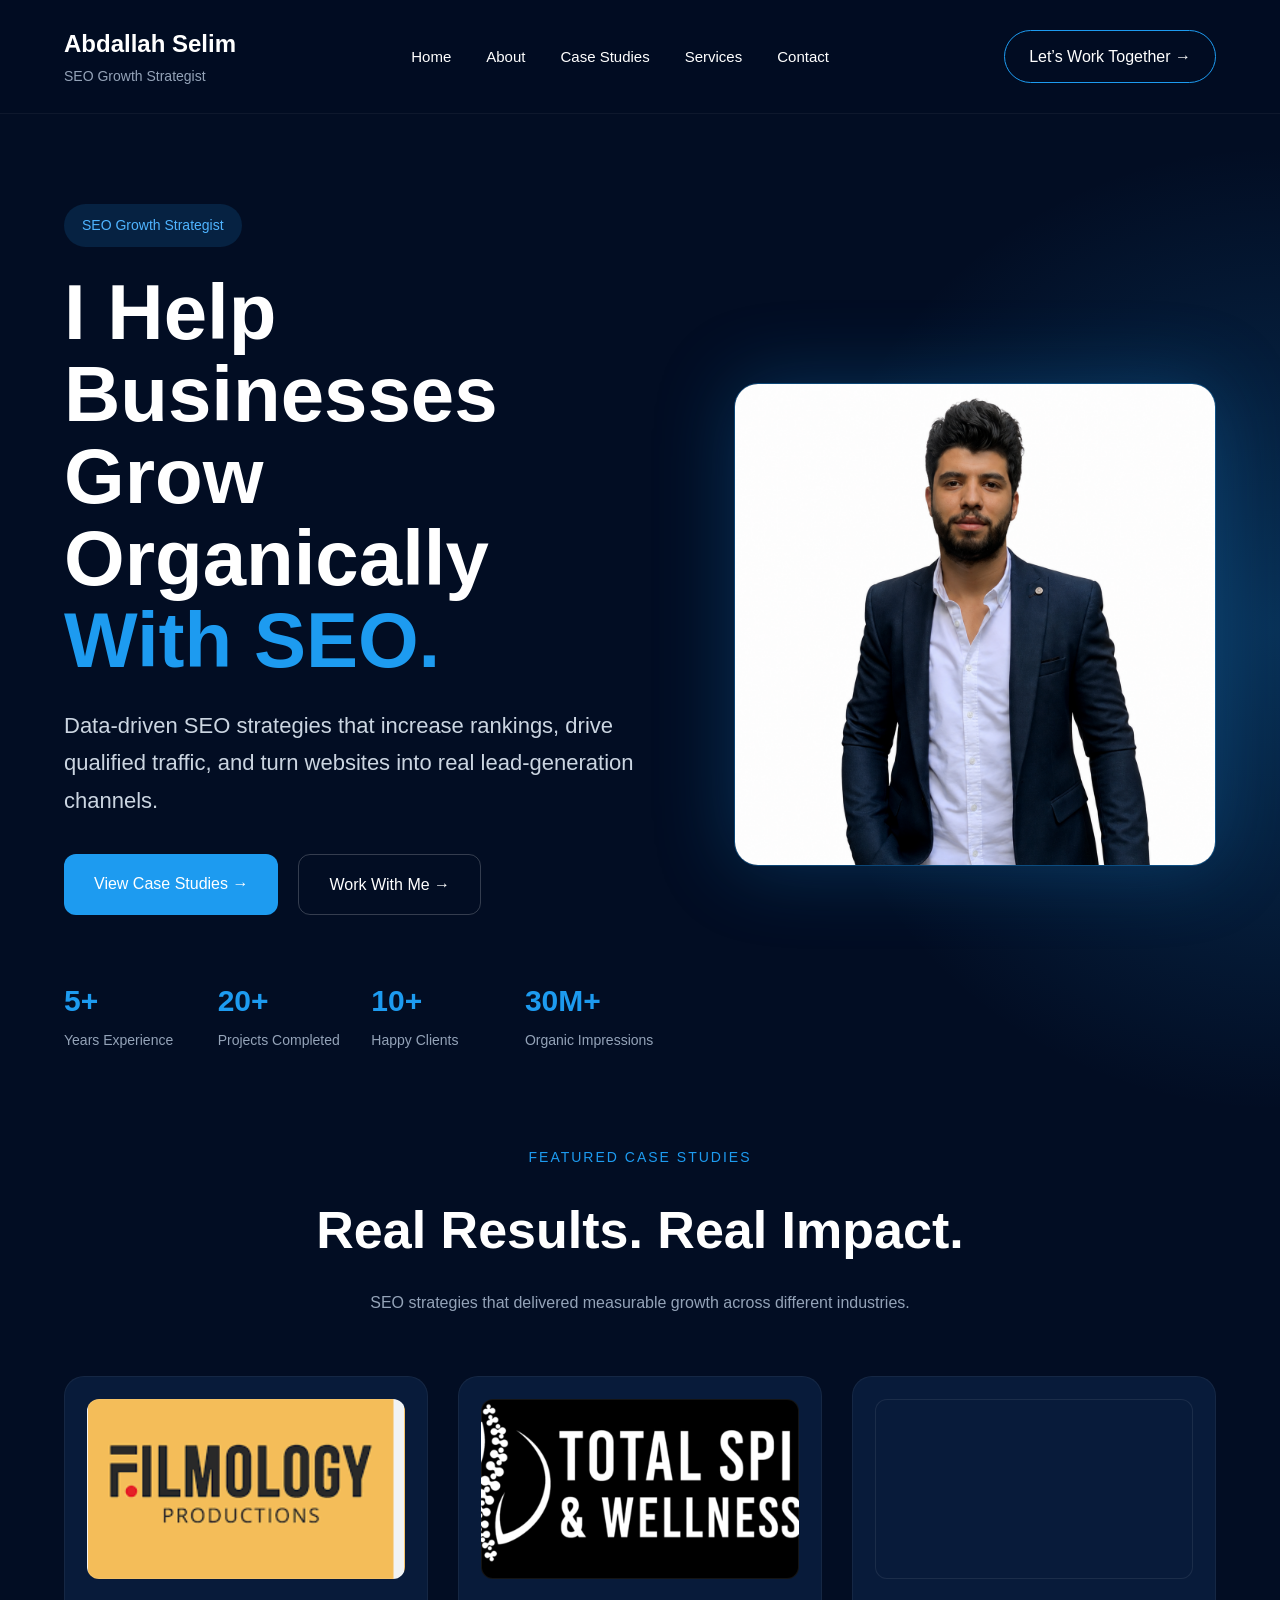
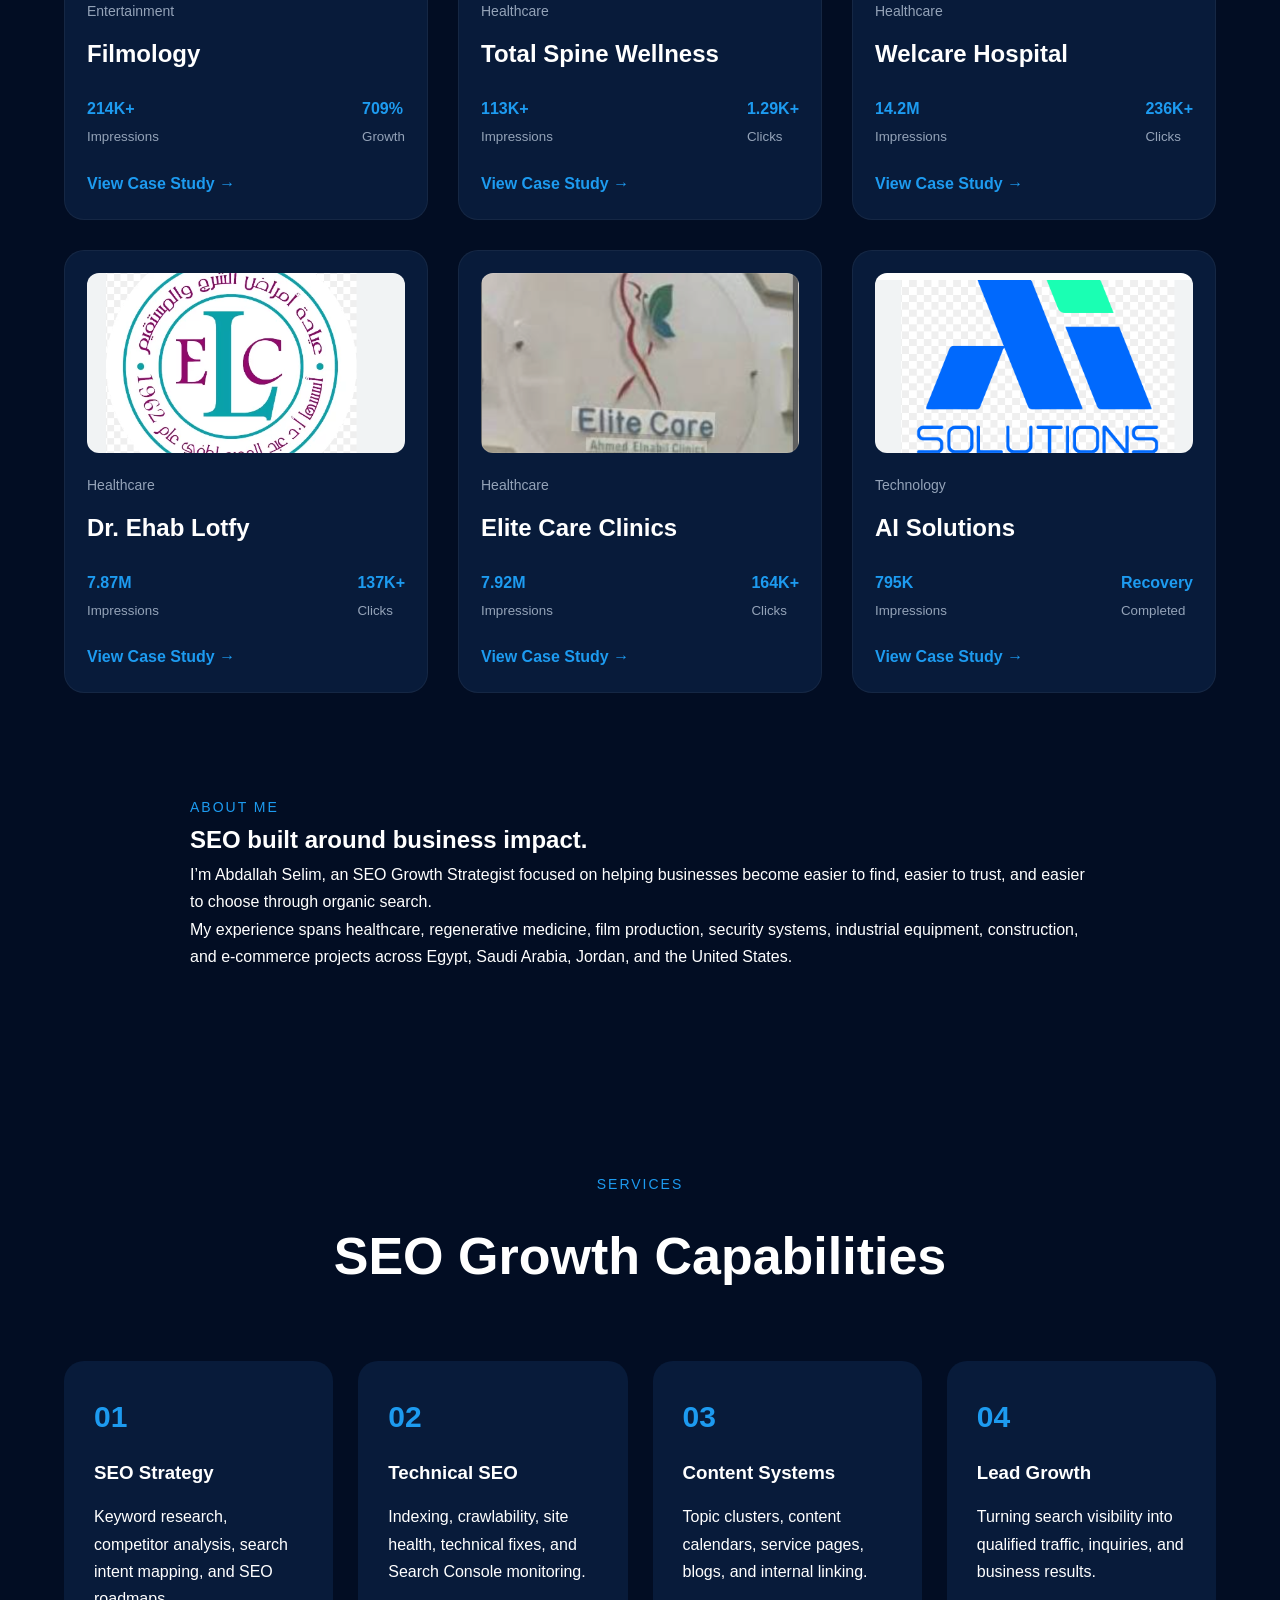
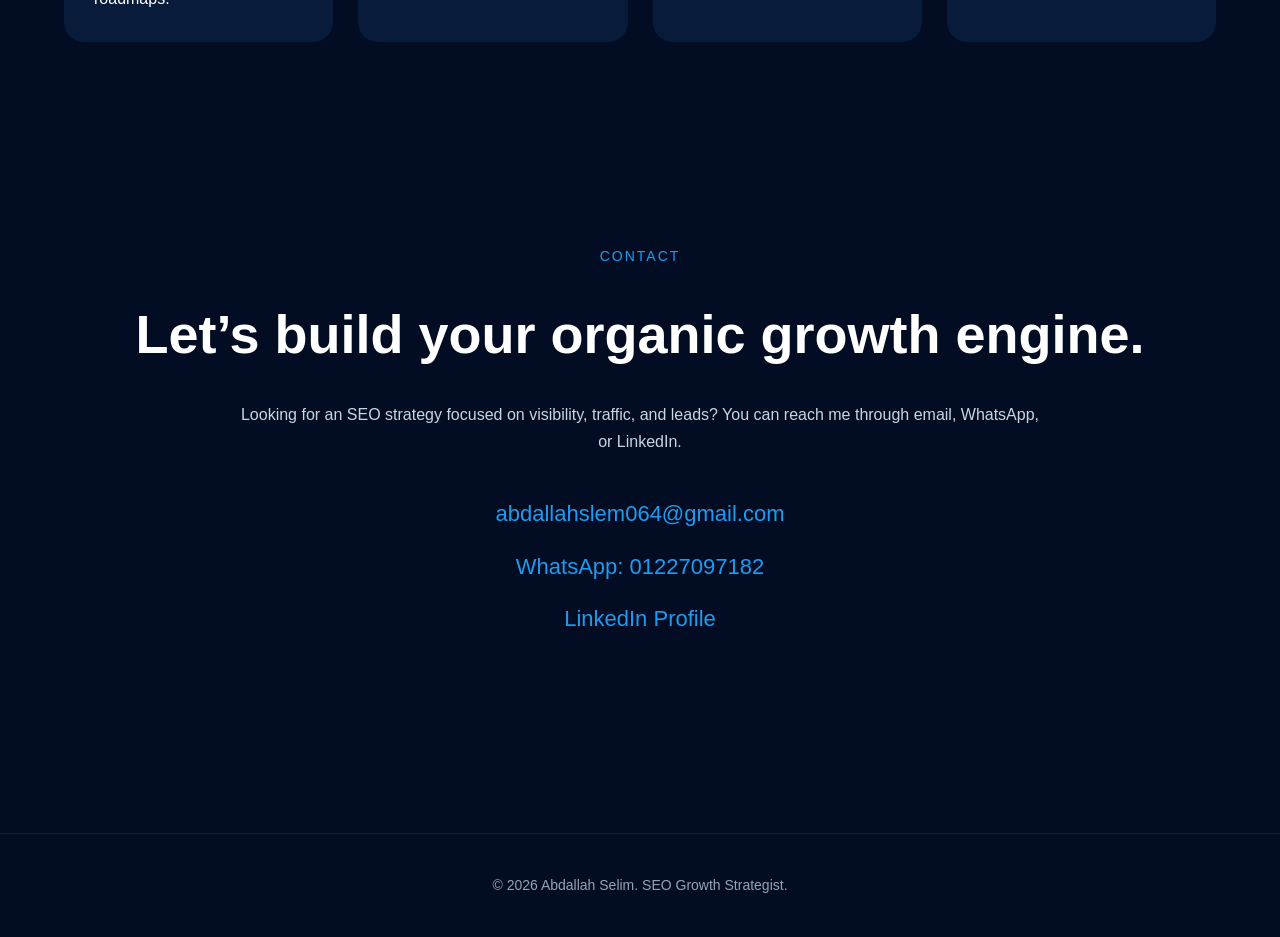
==== index.html @ 6ebfedf2 "Portfolio Website" ====
<!DOCTYPE html>
<html lang="en">

<head>
    <meta charset="UTF-8">
    <meta name="viewport" content="width=device-width, initial-scale=1.0">
    <title>Abdallah Selim | SEO Growth Strategist</title>
    <meta name="description" content="SEO Growth Strategist helping businesses grow organic traffic, rankings, and qualified leads through SEO strategy, content systems, and technical optimization.">
    <link rel="stylesheet" href="css/style.css">
</head>

<body>

<header class="main-header">
    <div class="container header-inner">
        <a href="index.html" class="brand">
            <strong>Abdallah Selim</strong>
            <span>SEO Growth Strategist</span>
        </a>

        <nav class="main-nav">
            <a href="#home">Home</a>
            <a href="#about">About</a>
            <a href="#case-studies">Case Studies</a>
            <a href="#services">Services</a>
            <a href="#contact">Contact</a>
        </nav>

        <a href="#contact" class="header-cta">Let’s Work Together →</a>
    </div>
</header>

<main>

<section class="new-hero" id="home">
    <div class="container hero-layout">

        <div class="hero-copy">
            <span class="hero-pill">SEO Growth Strategist</span>

            <h1>
                I Help Businesses Grow Organically <span>With SEO.</span>
            </h1>

            <p>
                Data-driven SEO strategies that increase rankings, drive qualified traffic,
                and turn websites into real lead-generation channels.
            </p>

            <div class="hero-actions">
                <a href="#case-studies" class="btn-primary">View Case Studies →</a>
                <a href="#contact" class="btn-secondary">Work With Me →</a>
            </div>

            <div class="hero-stats">
                <div>
                    <strong>5+</strong>
                    <span>Years Experience</span>
                </div>

                <div>
                    <strong>20+</strong>
                    <span>Projects Completed</span>
                </div>

                <div>
                    <strong>10+</strong>
                    <span>Happy Clients</span>
                </div>

                <div>
                    <strong>30M+</strong>
                    <span>Organic Impressions</span>
                </div>
            </div>
        </div>

        <div class="hero-image-wrap">
            <img src="assets/images/abdallah-selim.jpg" alt="Abdallah Selim" class="new-hero-image">
        </div>

    </div>
</section>

<section class="case-preview" id="case-studies">
    <div class="container">

        <div class="section-heading">
            <span class="section-label">Featured Case Studies</span>
            <h2>Real Results. Real Impact.</h2>
            <p>SEO strategies that delivered measurable growth across different industries.</p>
        </div>

        <div class="portfolio-card-grid">

            <article class="portfolio-card">
                <div class="card-image placeholder filmology-card"></div>
                <span>Entertainment</span>
                <h3>Filmology</h3>
                <div class="card-metrics">
                    <div><strong>214K+</strong><small>Impressions</small></div>
                    <div><strong>709%</strong><small>Growth</small></div>
                </div>
                <a href="case-studies/filmology.html">View Case Study →</a>
            </article>

            <article class="portfolio-card">
                <div class="card-image placeholder total-card"></div>
                <span>Healthcare</span>
                <h3>Total Spine Wellness</h3>
                <div class="card-metrics">
                    <div><strong>113K+</strong><small>Impressions</small></div>
                    <div><strong>1.29K+</strong><small>Clicks</small></div>
                </div>
                <a href="case-studies/total-spine.html">View Case Study →</a>
            </article>

            <article class="portfolio-card">
                <div class="card-image placeholder welcare-card"></div>
                <span>Healthcare</span>
                <h3>Welcare Hospital</h3>
                <div class="card-metrics">
                    <div><strong>14.2M</strong><small>Impressions</small></div>
                    <div><strong>236K+</strong><small>Clicks</small></div>
                </div>
                <a href="case-studies/welcare.html">View Case Study →</a>
            </article>

            <article class="portfolio-card">
                <div class="card-image placeholder dr-card"></div>
                <span>Healthcare</span>
                <h3>Dr. Ehab Lotfy</h3>
                <div class="card-metrics">
                    <div><strong>7.87M</strong><small>Impressions</small></div>
                    <div><strong>137K+</strong><small>Clicks</small></div>
                </div>
                <a href="case-studies/dr-ehab.html">View Case Study →</a>
            </article>

            <article class="portfolio-card">
                <div class="card-image placeholder elite-card"></div>
                <span>Healthcare</span>
                <h3>Elite Care Clinics</h3>
                <div class="card-metrics">
                    <div><strong>7.92M</strong><small>Impressions</small></div>
                    <div><strong>164K+</strong><small>Clicks</small></div>
                </div>
                <a href="case-studies/elite-care.html">View Case Study →</a>
            </article>

            <article class="portfolio-card">
                <div class="card-image placeholder ai-card"></div>
                <span>Technology</span>
                <h3>AI Solutions</h3>
                <div class="card-metrics">
                    <div><strong>795K</strong><small>Impressions</small></div>
                    <div><strong>Recovery</strong><small>Completed</small></div>
                </div>
                <a href="case-studies/ai-solutions.html">View Case Study →</a>
            </article>

        </div>

    </div>
</section>

<section class="section about-section" id="about">
    <div class="container narrow">
        <span class="section-label">About Me</span>
        <h2>SEO built around business impact.</h2>
        <p>
            I’m Abdallah Selim, an SEO Growth Strategist focused on helping businesses become easier to find,
            easier to trust, and easier to choose through organic search.
        </p>
        <p>
            My experience spans healthcare, regenerative medicine, film production, security systems,
            industrial equipment, construction, and e-commerce projects across Egypt, Saudi Arabia,
            Jordan, and the United States.
        </p>
    </div>
</section>

<section class="section process-section" id="services">
    <div class="container">

        <div class="section-heading">
            <span class="section-label">Services</span>
            <h2>SEO Growth Capabilities</h2>
        </div>

        <div class="process-grid">

            <div class="process-card">
                <span>01</span>
                <h3>SEO Strategy</h3>
                <p>Keyword research, competitor analysis, search intent mapping, and SEO roadmaps.</p>
            </div>

            <div class="process-card">
                <span>02</span>
                <h3>Technical SEO</h3>
                <p>Indexing, crawlability, site health, technical fixes, and Search Console monitoring.</p>
            </div>

            <div class="process-card">
                <span>03</span>
                <h3>Content Systems</h3>
                <p>Topic clusters, content calendars, service pages, blogs, and internal linking.</p>
            </div>

            <div class="process-card">
                <span>04</span>
                <h3>Lead Growth</h3>
                <p>Turning search visibility into qualified traffic, inquiries, and business results.</p>
            </div>

        </div>

    </div>
</section>

<section class="section contact-section" id="contact">
    <div class="container contact-box">

        <span class="section-label">Contact</span>
        <h2>Let’s build your organic growth engine.</h2>

        <p>
            Looking for an SEO strategy focused on visibility, traffic, and leads?
            You can reach me through email, WhatsApp, or LinkedIn.
        </p>

        <div class="contact-links">
            <a href="mailto:abdallahslem064@gmail.com">abdallahslem064@gmail.com</a>
            <a href="https://wa.me/201227097182" target="_blank">WhatsApp: 01227097182</a>
            <a href="https://www.linkedin.com/in/abdallah-sleem-b29435250" target="_blank">LinkedIn Profile</a>
        </div>

    </div>
</section>

</main>
<footer class="footer">
    <div class="container">
        <p>© 2026 Abdallah Selim. SEO Growth Strategist.</p>
    </div>
</footer>
</body>
</html>
---- css/style.css ----
*{
    margin:0;
    padding:0;
    box-sizing:border-box;
}

html{
    scroll-behavior:smooth;
}

body{
    background:#020d23;
    color:#fff;
    font-family:Inter,Arial,sans-serif;
    line-height:1.7;
}

a{
    text-decoration:none;
}

.container{
    width:90%;
    max-width:1400px;
    margin:auto;
}

.narrow{
    max-width:900px;
}

.section{
    padding:100px 0;
}

/* HEADER */

.main-header{
    position:sticky;
    top:0;
    z-index:999;
    background:rgba(2,13,35,.95);
    backdrop-filter:blur(10px);
    border-bottom:1px solid rgba(255,255,255,.05);
}

.header-inner{
    display:flex;
    align-items:center;
    justify-content:space-between;
    padding:24px 0;
}

.brand{
    display:flex;
    flex-direction:column;
    color:#fff;
}

.brand strong{
    font-size:24px;
}

.brand span{
    font-size:14px;
    color:#94a3b8;
}

.main-nav{
    display:flex;
    gap:35px;
}

.main-nav a{
    color:#fff;
    font-size:15px;
}

.header-cta{
    border:1px solid #1d9bf0;
    padding:12px 24px;
    border-radius:50px;
    color:#fff;
}

/* HERO */

.new-hero{
    padding:90px 0;
    background:
    radial-gradient(circle at right center,
    rgba(29,155,240,.25),
    transparent 35%);
}

.hero-layout{
    display:grid;
    grid-template-columns:1.1fr .9fr;
    align-items:center;
    gap:80px;
}

.hero-pill{
    display:inline-block;
    background:rgba(29,155,240,.15);
    color:#4fb4ff;
    padding:10px 18px;
    border-radius:50px;
    margin-bottom:25px;
    font-size:14px;
}

.hero-copy h1{
    font-size:78px;
    line-height:1.05;
    margin-bottom:25px;
    font-weight:800;
}

.hero-copy h1 span{
    color:#1d9bf0;
}

.hero-copy p{
    font-size:22px;
    color:#cbd5e1;
    max-width:650px;
}

.hero-actions{
    display:flex;
    gap:20px;
    margin-top:35px;
}

.btn-primary{
    background:#1d9bf0;
    color:#fff;
    padding:16px 30px;
    border-radius:12px;
}

.btn-secondary{
    border:1px solid rgba(255,255,255,.2);
    color:#fff;
    padding:16px 30px;
    border-radius:12px;
}

.hero-stats{
    display:grid;
    grid-template-columns:repeat(4,1fr);
    gap:25px;
    margin-top:60px;
}

.hero-stats strong{
    display:block;
    color:#1d9bf0;
    font-size:30px;
}

.hero-stats span{
    color:#94a3b8;
    font-size:14px;
}

.hero-image-wrap{
    text-align:center;
}

.new-hero-image{
    width:100%;
    max-width:520px;
    border-radius:24px;
    border:1px solid rgba(29,155,240,.4);
    box-shadow:0 0 80px rgba(29,155,240,.25);
}

/* SECTION */

.section-heading{
    text-align:center;
    margin-bottom:60px;
}

.section-label{
    color:#1d9bf0;
    text-transform:uppercase;
    letter-spacing:2px;
    font-size:14px;
}

.section-heading h2{
    font-size:52px;
    margin:15px 0;
}

.section-heading p{
    color:#94a3b8;
}

/* CASE STUDIES */

.portfolio-card-grid{
    display:grid;
    grid-template-columns:repeat(3,1fr);
    gap:30px;
}

.portfolio-card{
    background:#081b3a;
    border-radius:20px;
    padding:22px;
    border:1px solid rgba(255,255,255,.05);
    transition:.3s;
}

.portfolio-card:hover{
    transform:translateY(-6px);
    border-color:#1d9bf0;
}

.card-image{
    height:180px;
    border-radius:12px;
    margin-bottom:18px;
}

.placeholder{
    background:linear-gradient(135deg,#0f274d,#173b72);
}

.portfolio-card span{
    color:#94a3b8;
    font-size:14px;
}

.portfolio-card h3{
    margin:10px 0 20px;
    font-size:24px;
}

.card-metrics{
    display:flex;
    justify-content:space-between;
    margin-bottom:20px;
}

.card-metrics strong{
    display:block;
    color:#1d9bf0;
}

.card-metrics small{
    color:#94a3b8;
}

.portfolio-card a{
    color:#1d9bf0;
    font-weight:600;
}

/* SERVICES */

.process-grid{
    display:grid;
    grid-template-columns:repeat(4,1fr);
    gap:25px;
}

.process-card{
    background:#081b3a;
    padding:30px;
    border-radius:20px;
}

.process-card span{
    color:#1d9bf0;
    font-size:30px;
    font-weight:bold;
}

.process-card h3{
    margin:15px 0;
}

/* CONTACT */

.contact-box{
    text-align:center;
}

.contact-box h2{
    font-size:54px;
    margin:20px 0;
}

.contact-box p{
    max-width:800px;
    margin:auto;
    color:#cbd5e1;
}

.contact-links{
    margin-top:40px;
}

.contact-links a{
    display:block;
    color:#1d9bf0;
    margin:15px 0;
    font-size:22px;
}

/* MOBILE */

@media(max-width:991px){

.hero-layout{
    grid-template-columns:1fr;
}

.hero-copy h1{
    font-size:50px;
}

.hero-stats{
    grid-template-columns:repeat(2,1fr);
}

.portfolio-card-grid{
    grid-template-columns:1fr;
}

.process-grid{
    grid-template-columns:1fr;
}

.main-nav{
    display:none;
}

.contact-box h2{
    font-size:40px;
}

}
/* Case Study Page Fixes */

.case-study-page .section{
    padding:35px 0;
}

.case-study-page .section-label{
    display:inline-block;
    padding:10px 18px;
    background:rgba(29,155,240,.15);
    border:1px solid rgba(29,155,240,.35);
    color:#1d9bf0;
    border-radius:50px;
    font-size:13px;
    font-weight:700;
    letter-spacing:2px;
    margin-bottom:18px;
}

.case-study-page h1{
    line-height:1.15;
}

.case-study-page h2{
    margin-bottom:12px;
}

.case-study-page p{
    margin-bottom:12px;
}

.case-study-page ul{
    margin-top:10px;
    margin-bottom:15px;
}

/* CTA Fix Inside Case Studies */

.case-study-page .case-cta{
    margin-top:45px;
    padding:45px;
    background:#081b3a;
    border:1px solid rgba(29,155,240,.25);
    border-radius:24px;
    text-align:center;
}

.case-study-page .case-cta .btn-primary,
.case-study-page .case-cta .btn-secondary{
    display:inline-block;
    margin:10px;
}
.filmology-card{
    background-image:url("../assets/images/cards/filmology.png");
}

.total-card{
    background-image:url("../assets/images/cards/total-spine.png");
}

.welcare-card{
    background-image:url("../assets/images/cards/welcare.png");
}

.dr-card{
    background-image:url("../assets/images/cards/dr-ehab.png");
}

.elite-card{
    background-image:url("../assets/images/cards/elite-care.png");
}

.ai-card{
    background-image:url("../assets/images/cards/ai-solutions.png");
}

.card-image{
    background-size:cover;
    background-position:center;
    border:1px solid rgba(255,255,255,.08);
}
.footer{
    padding:40px 0;
    text-align:center;
    border-top:1px solid rgba(255,255,255,.08);
    margin-top:80px;
}

.footer p{
    color:#94a3b8;
    font-size:14px;
}
.back-link{
    display:inline-flex;
    align-items:center;
    gap:8px;
    margin-bottom:35px;
    padding:12px 18px;
    background:rgba(29,155,240,.12);
    border:1px solid rgba(29,155,240,.35);
    color:#ffffff;
    font-size:18px;
    font-weight:700;
    border-radius:50px;
    transition:.3s ease;
}

.back-link:hover{
    background:#1d9bf0;
    color:#ffffff;
    transform:translateX(-4px);
}

.services-grid{
    grid-template-columns:repeat(2,1fr);
}

}
.services-grid{
    display:grid;
    grid-template-columns:repeat(4,1fr);
    gap:15px;
    margin-top:25px;
    margin-bottom:30px;
}

.service-box{
    background:#081b3a;
    border:1px solid rgba(29,155,240,.15);
    padding:18px;
    border-radius:14px;
    text-align:center;
    font-weight:600;
}

@media(max-width:991px){
    .services-grid{
        grid-template-columns:repeat(2,1fr);
    }
}
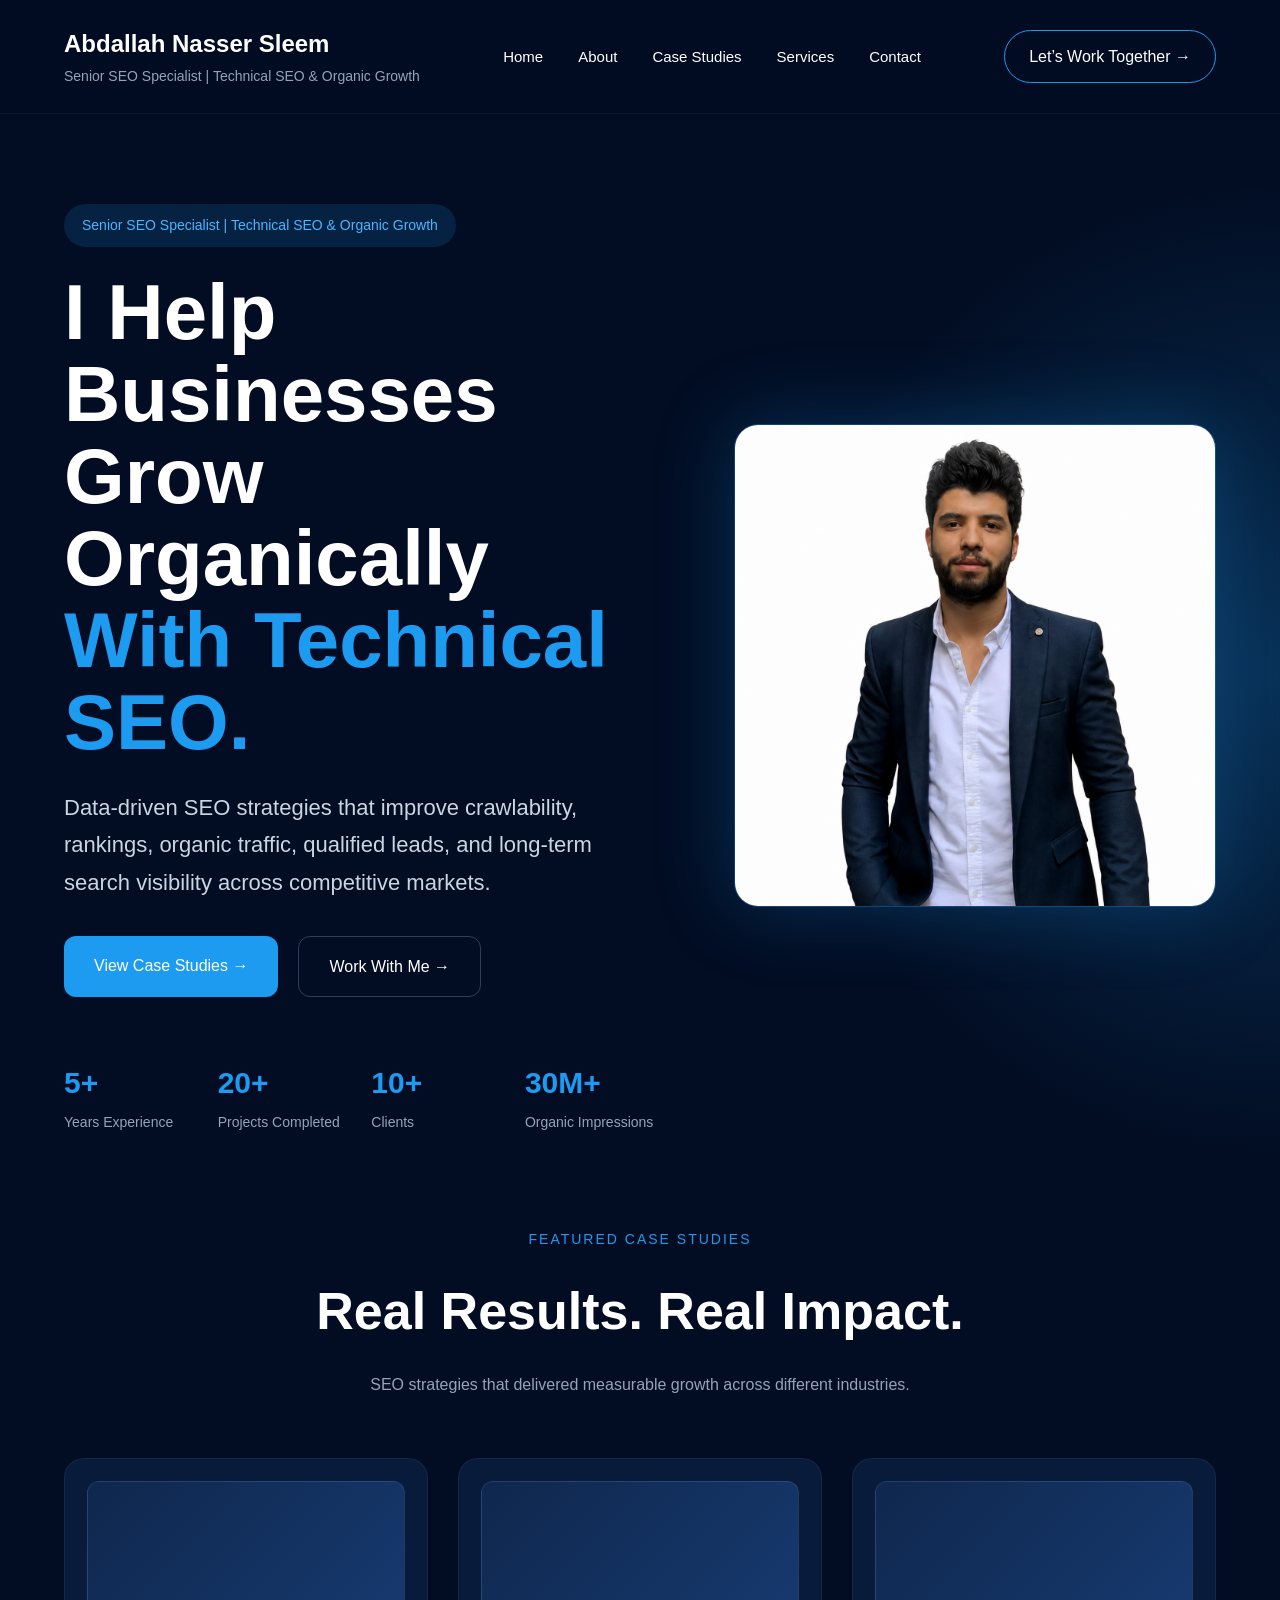
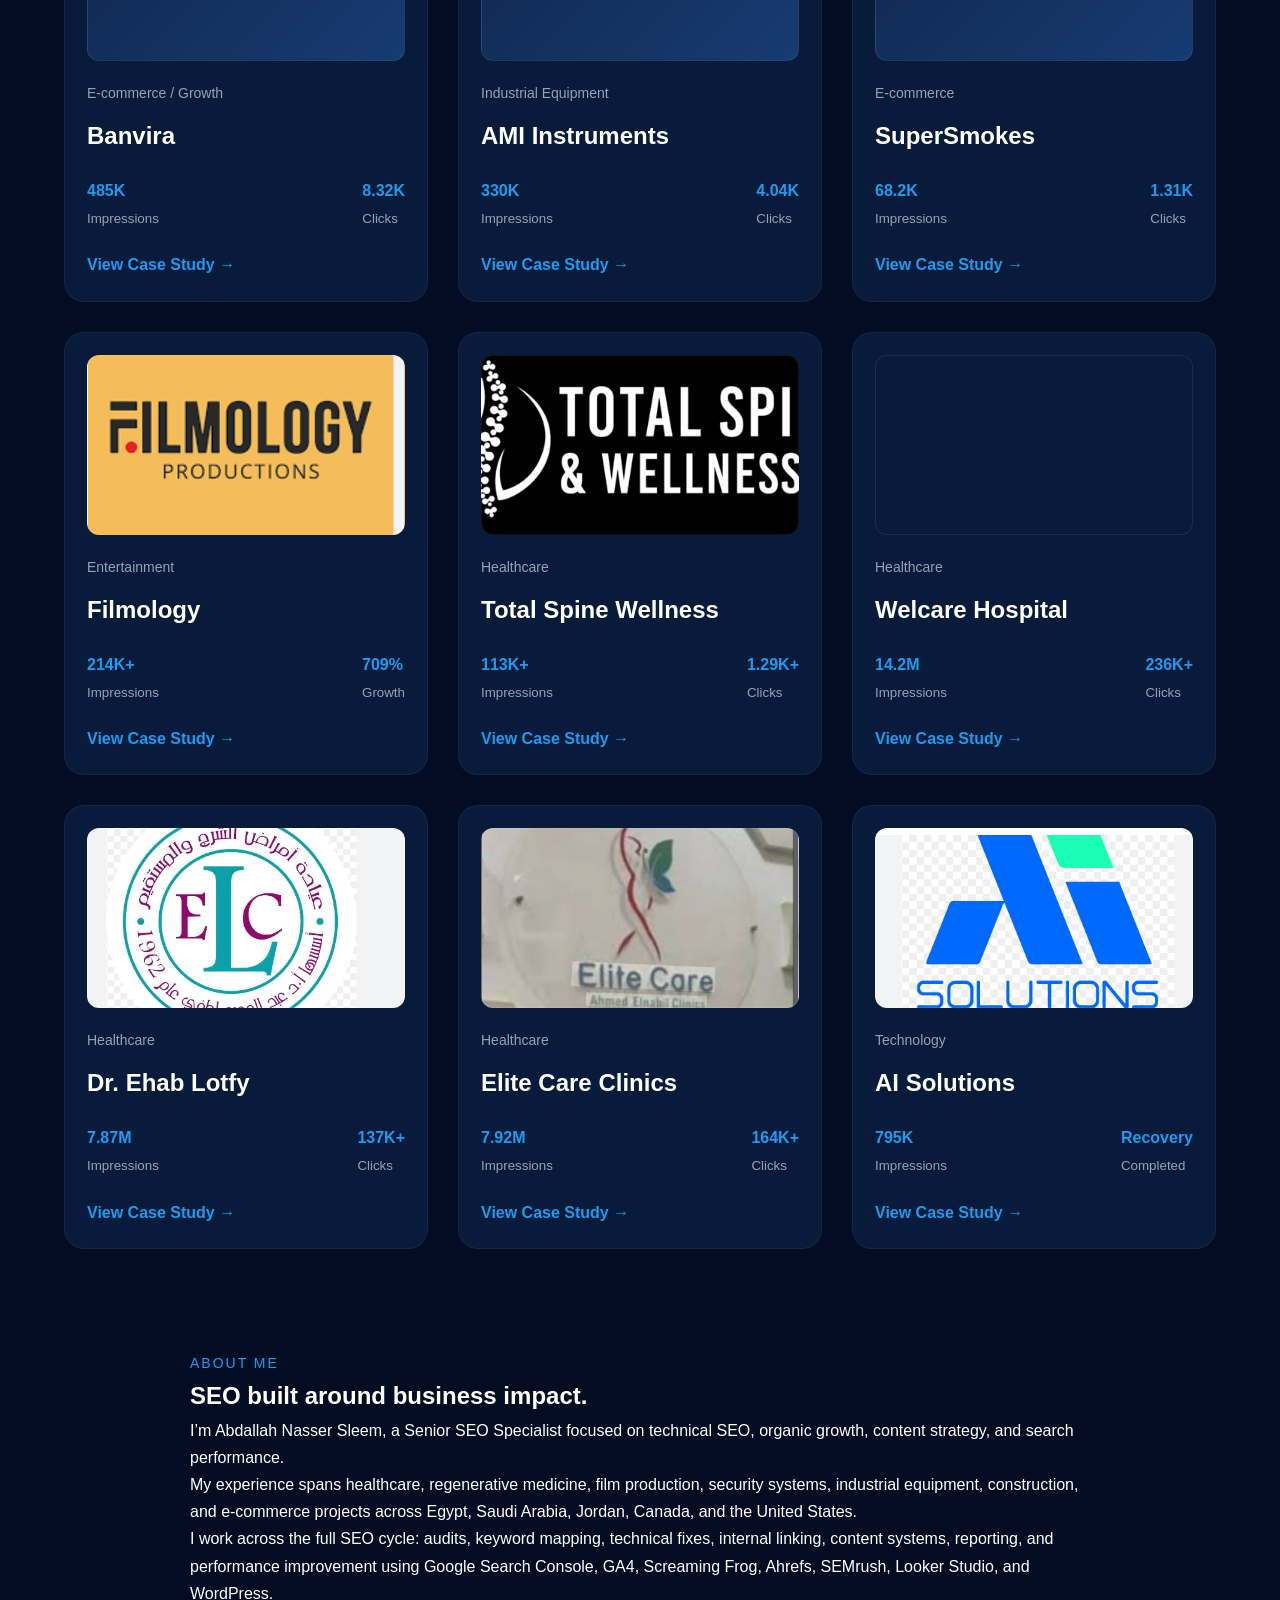
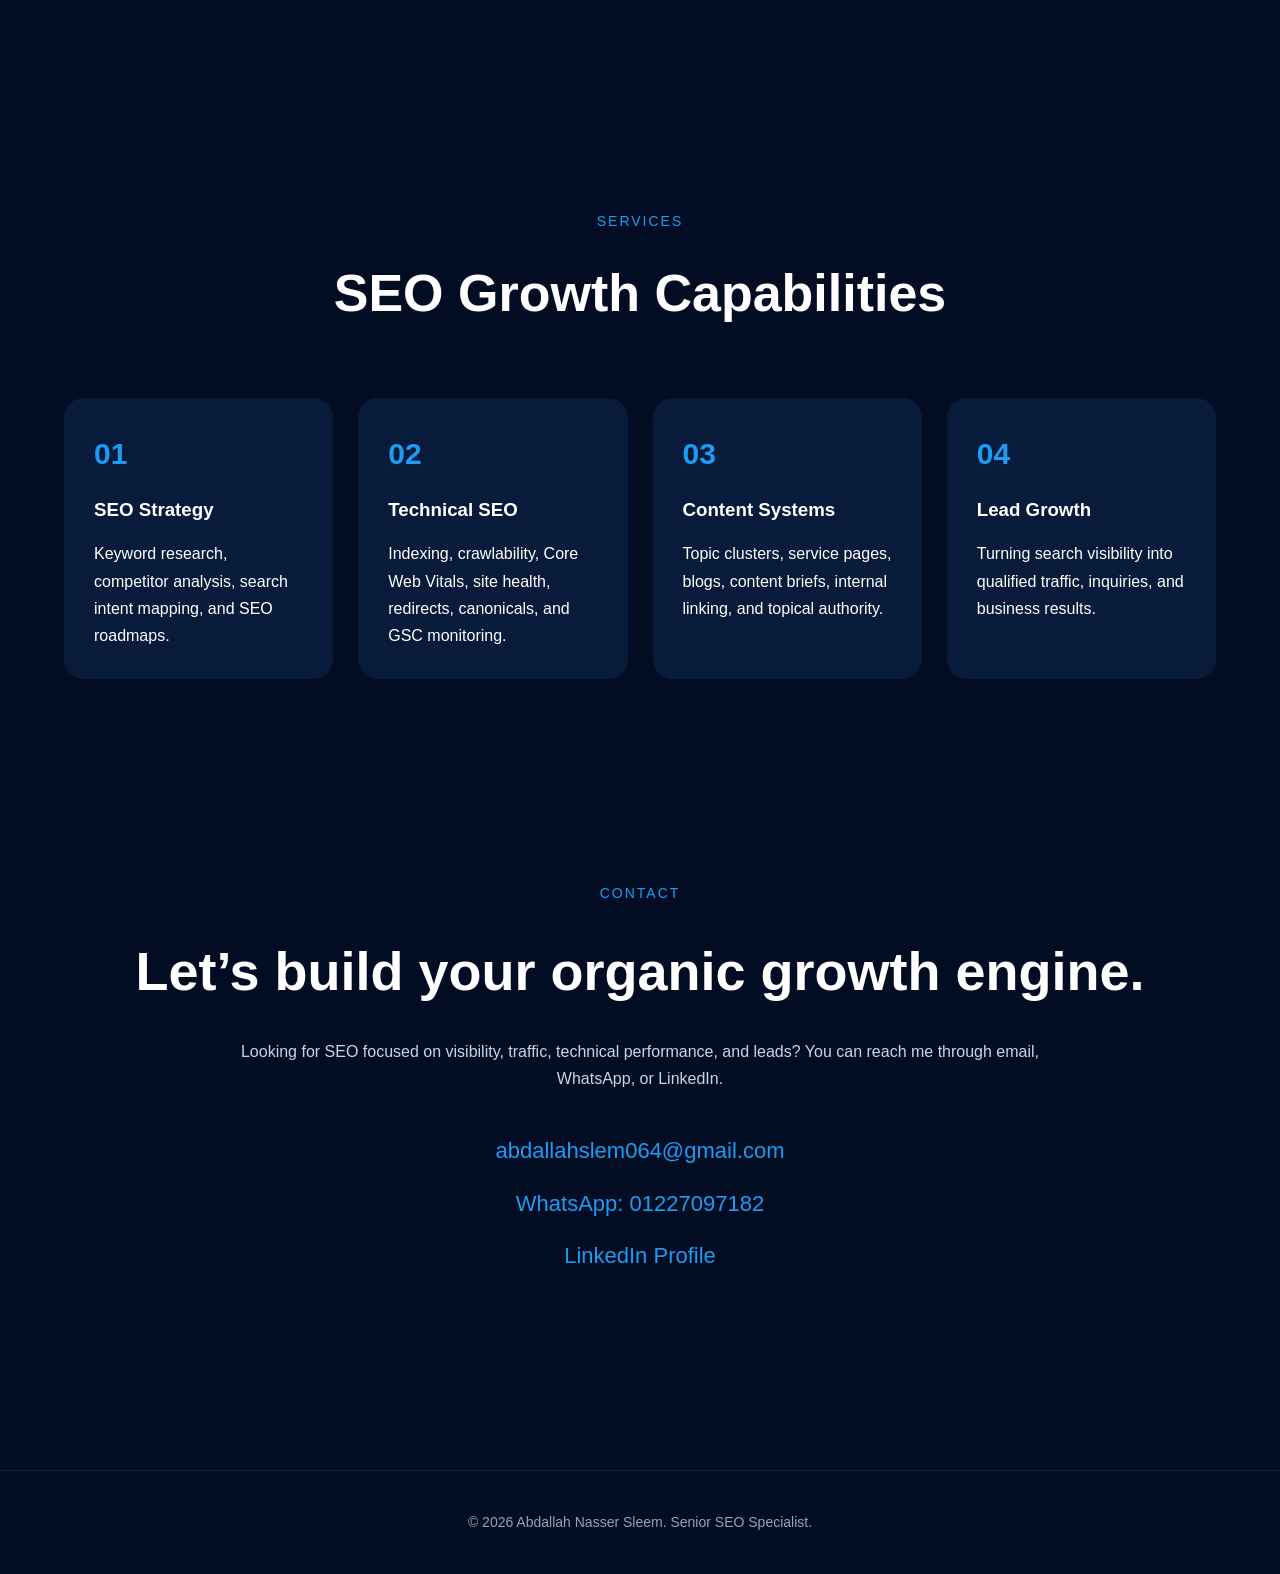
==== commit 5e998d17: "Add files via upload" ====
--- a/index.html
+++ b/index.html
@@ -4,8 +4,8 @@
 <head>
     <meta charset="UTF-8">
     <meta name="viewport" content="width=device-width, initial-scale=1.0">
-    <title>Abdallah Selim | SEO Growth Strategist</title>
-    <meta name="description" content="SEO Growth Strategist helping businesses grow organic traffic, rankings, and qualified leads through SEO strategy, content systems, and technical optimization.">
+    <title>Abdallah Nasser Sleem | Senior SEO Specialist</title>
+    <meta name="description" content="Senior SEO Specialist focused on technical SEO, organic growth, content systems, SEO strategy, and search performance across healthcare, e-commerce, industrial, technology, and service websites.">
     <link rel="stylesheet" href="css/style.css">
 </head>
 
@@ -14,8 +14,8 @@
 <header class="main-header">
     <div class="container header-inner">
         <a href="index.html" class="brand">
-            <strong>Abdallah Selim</strong>
-            <span>SEO Growth Strategist</span>
+            <strong>Abdallah Nasser Sleem</strong>
+            <span>Senior SEO Specialist | Technical SEO & Organic Growth</span>
         </a>
 
         <nav class="main-nav">
@@ -36,15 +36,15 @@
     <div class="container hero-layout">
 
         <div class="hero-copy">
-            <span class="hero-pill">SEO Growth Strategist</span>
+            <span class="hero-pill">Senior SEO Specialist | Technical SEO & Organic Growth</span>
 
             <h1>
-                I Help Businesses Grow Organically <span>With SEO.</span>
+                I Help Businesses Grow Organically <span>With Technical SEO.</span>
             </h1>
 
             <p>
-                Data-driven SEO strategies that increase rankings, drive qualified traffic,
-                and turn websites into real lead-generation channels.
+                Data-driven SEO strategies that improve crawlability, rankings, organic traffic,
+                qualified leads, and long-term search visibility across competitive markets.
             </p>
 
             <div class="hero-actions">
@@ -65,7 +65,7 @@
 
                 <div>
                     <strong>10+</strong>
-                    <span>Happy Clients</span>
+                    <span>Clients</span>
                 </div>
 
                 <div>
@@ -76,7 +76,7 @@
         </div>
 
         <div class="hero-image-wrap">
-            <img src="assets/images/abdallah-selim.jpg" alt="Abdallah Selim" class="new-hero-image">
+            <img src="assets/images/abdallah-selim.jpg" alt="Abdallah Nasser Sleem" class="new-hero-image">
         </div>
 
     </div>
@@ -93,6 +93,39 @@
 
         <div class="portfolio-card-grid">
 
+            <article class="portfolio-card featured-card">
+                <div class="card-image placeholder banvira-card"></div>
+                <span>E-commerce / Growth</span>
+                <h3>Banvira</h3>
+                <div class="card-metrics">
+                    <div><strong>485K</strong><small>Impressions</small></div>
+                    <div><strong>8.32K</strong><small>Clicks</small></div>
+                </div>
+                <a href="case-studies/banvira.html">View Case Study →</a>
+            </article>
+
+            <article class="portfolio-card featured-card">
+                <div class="card-image placeholder ami-card"></div>
+                <span>Industrial Equipment</span>
+                <h3>AMI Instruments</h3>
+                <div class="card-metrics">
+                    <div><strong>330K</strong><small>Impressions</small></div>
+                    <div><strong>4.04K</strong><small>Clicks</small></div>
+                </div>
+                <a href="case-studies/ami-instruments.html">View Case Study →</a>
+            </article>
+
+            <article class="portfolio-card featured-card">
+                <div class="card-image placeholder supersmokes-card"></div>
+                <span>E-commerce</span>
+                <h3>SuperSmokes</h3>
+                <div class="card-metrics">
+                    <div><strong>68.2K</strong><small>Impressions</small></div>
+                    <div><strong>1.31K</strong><small>Clicks</small></div>
+                </div>
+                <a href="case-studies/supersmokes.html">View Case Study →</a>
+            </article>
+
             <article class="portfolio-card">
                 <div class="card-image placeholder filmology-card"></div>
                 <span>Entertainment</span>
@@ -169,13 +202,18 @@
         <span class="section-label">About Me</span>
         <h2>SEO built around business impact.</h2>
         <p>
-            I’m Abdallah Selim, an SEO Growth Strategist focused on helping businesses become easier to find,
-            easier to trust, and easier to choose through organic search.
+            I’m Abdallah Nasser Sleem, a Senior SEO Specialist focused on technical SEO,
+            organic growth, content strategy, and search performance.
         </p>
         <p>
             My experience spans healthcare, regenerative medicine, film production, security systems,
             industrial equipment, construction, and e-commerce projects across Egypt, Saudi Arabia,
-            Jordan, and the United States.
+            Jordan, Canada, and the United States.
+        </p>
+        <p>
+            I work across the full SEO cycle: audits, keyword mapping, technical fixes, internal linking,
+            content systems, reporting, and performance improvement using Google Search Console, GA4,
+            Screaming Frog, Ahrefs, SEMrush, Looker Studio, and WordPress.
         </p>
     </div>
 </section>
@@ -199,13 +237,13 @@
             <div class="process-card">
                 <span>02</span>
                 <h3>Technical SEO</h3>
-                <p>Indexing, crawlability, site health, technical fixes, and Search Console monitoring.</p>
+                <p>Indexing, crawlability, Core Web Vitals, site health, redirects, canonicals, and GSC monitoring.</p>
             </div>
 
             <div class="process-card">
                 <span>03</span>
                 <h3>Content Systems</h3>
-                <p>Topic clusters, content calendars, service pages, blogs, and internal linking.</p>
+                <p>Topic clusters, service pages, blogs, content briefs, internal linking, and topical authority.</p>
             </div>
 
             <div class="process-card">
@@ -226,7 +264,7 @@
         <h2>Let’s build your organic growth engine.</h2>
 
         <p>
-            Looking for an SEO strategy focused on visibility, traffic, and leads?
+            Looking for SEO focused on visibility, traffic, technical performance, and leads?
             You can reach me through email, WhatsApp, or LinkedIn.
         </p>
 
@@ -242,8 +280,8 @@
 </main>
 <footer class="footer">
     <div class="container">
-        <p>© 2026 Abdallah Selim. SEO Growth Strategist.</p>
+        <p>© 2026 Abdallah Nasser Sleem. Senior SEO Specialist.</p>
     </div>
 </footer>
 </body>
-</html>+</html>
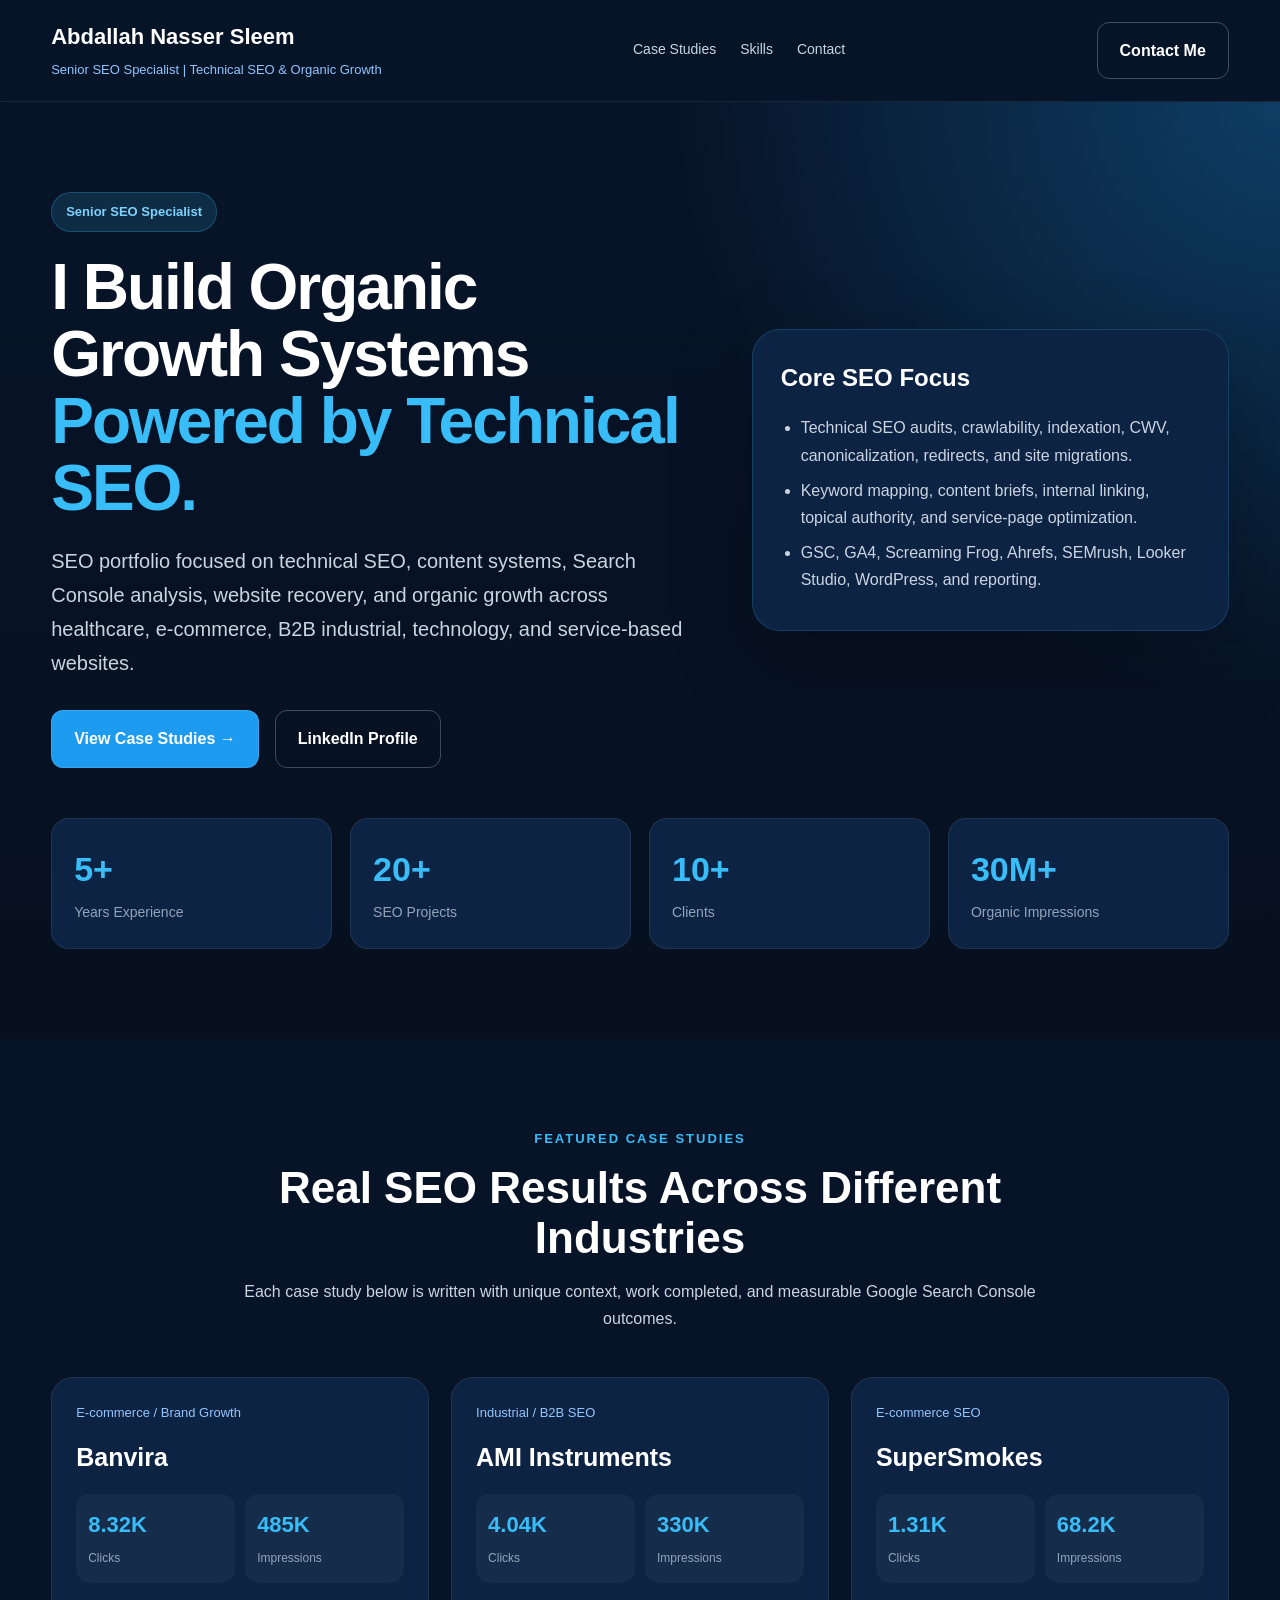
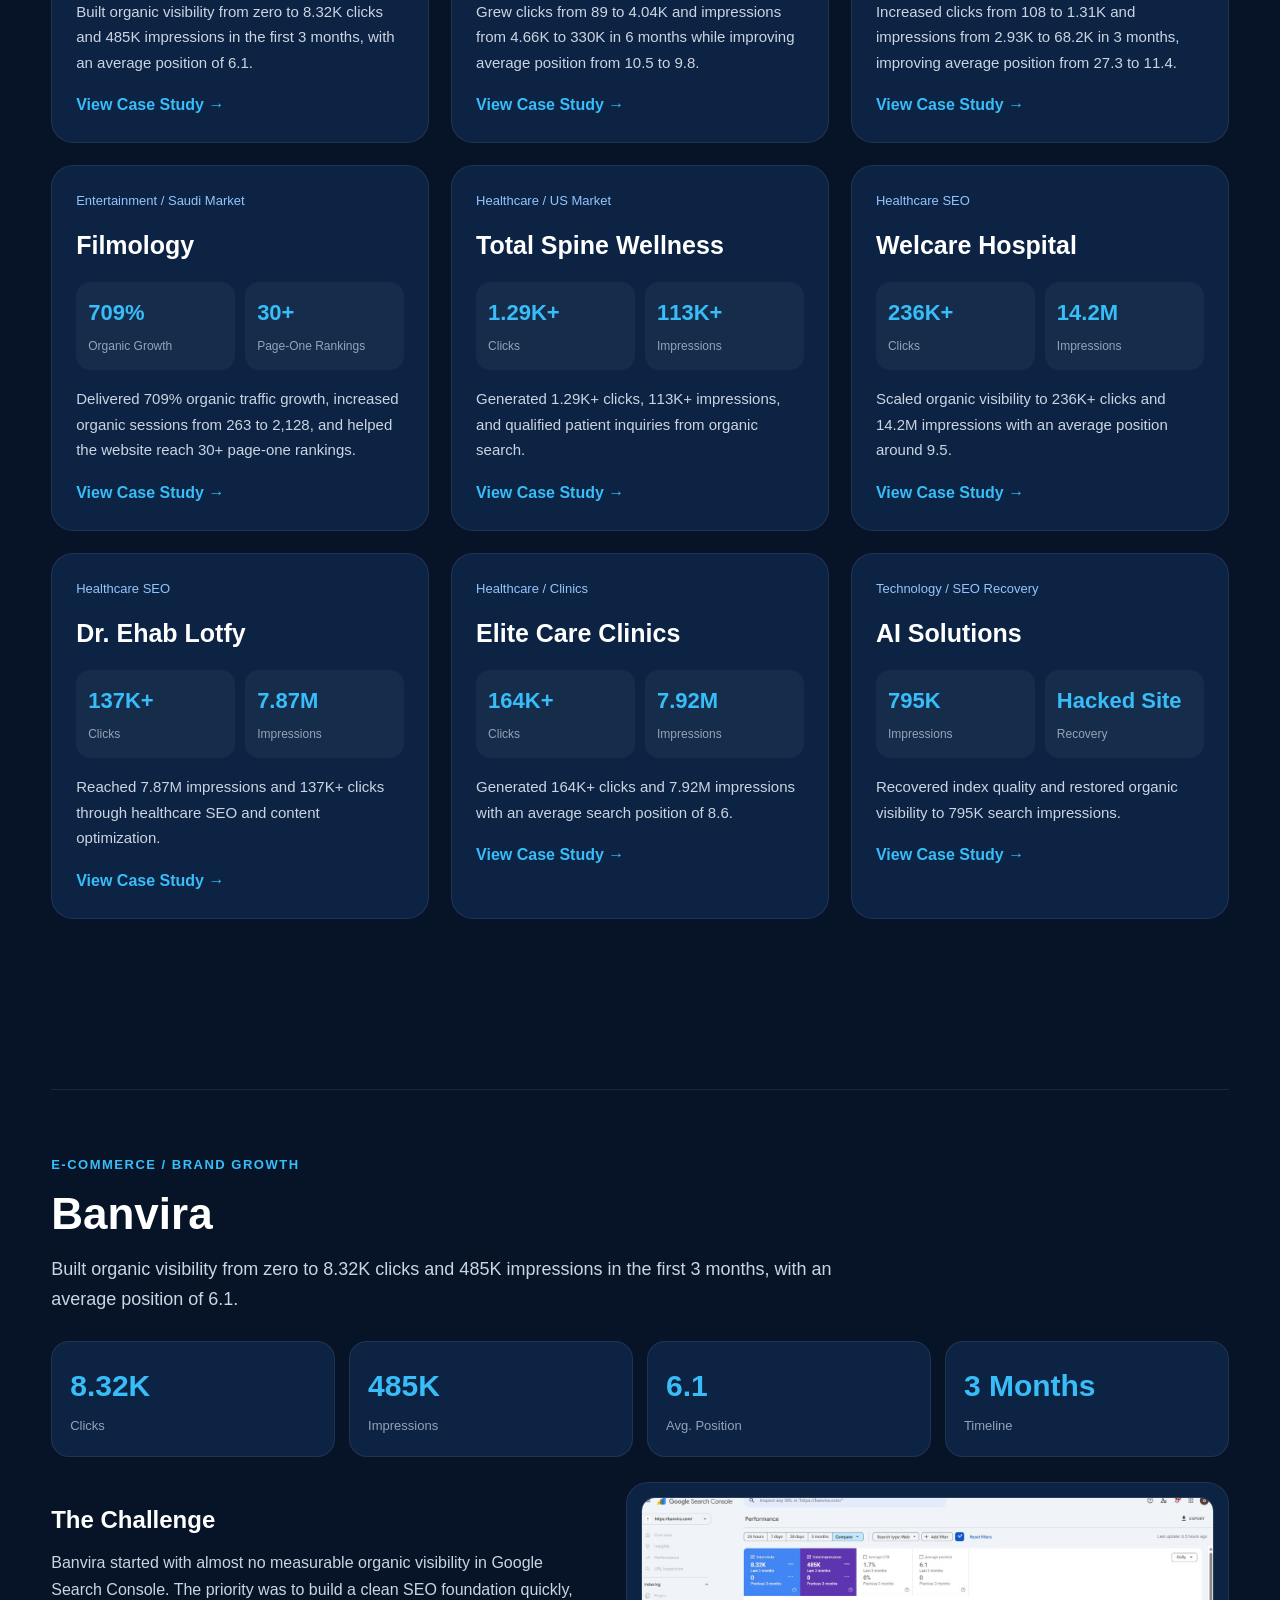
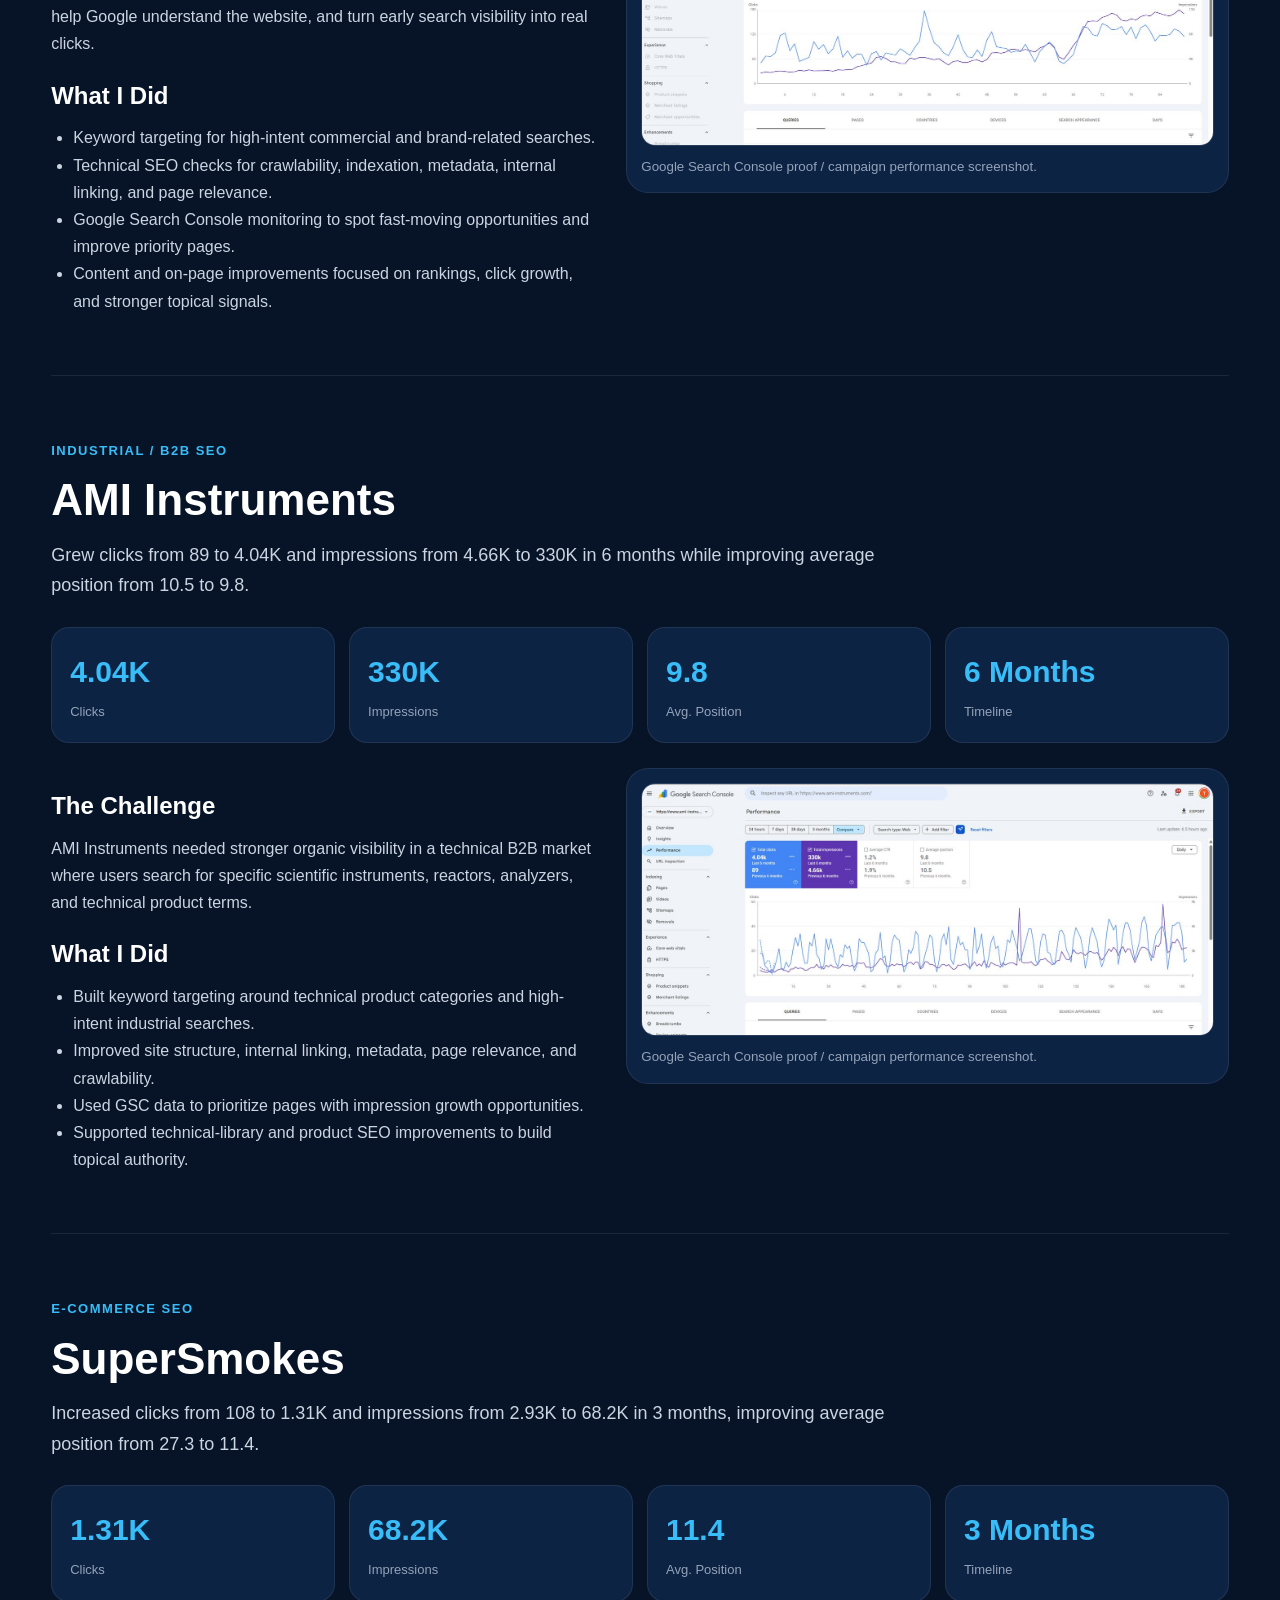
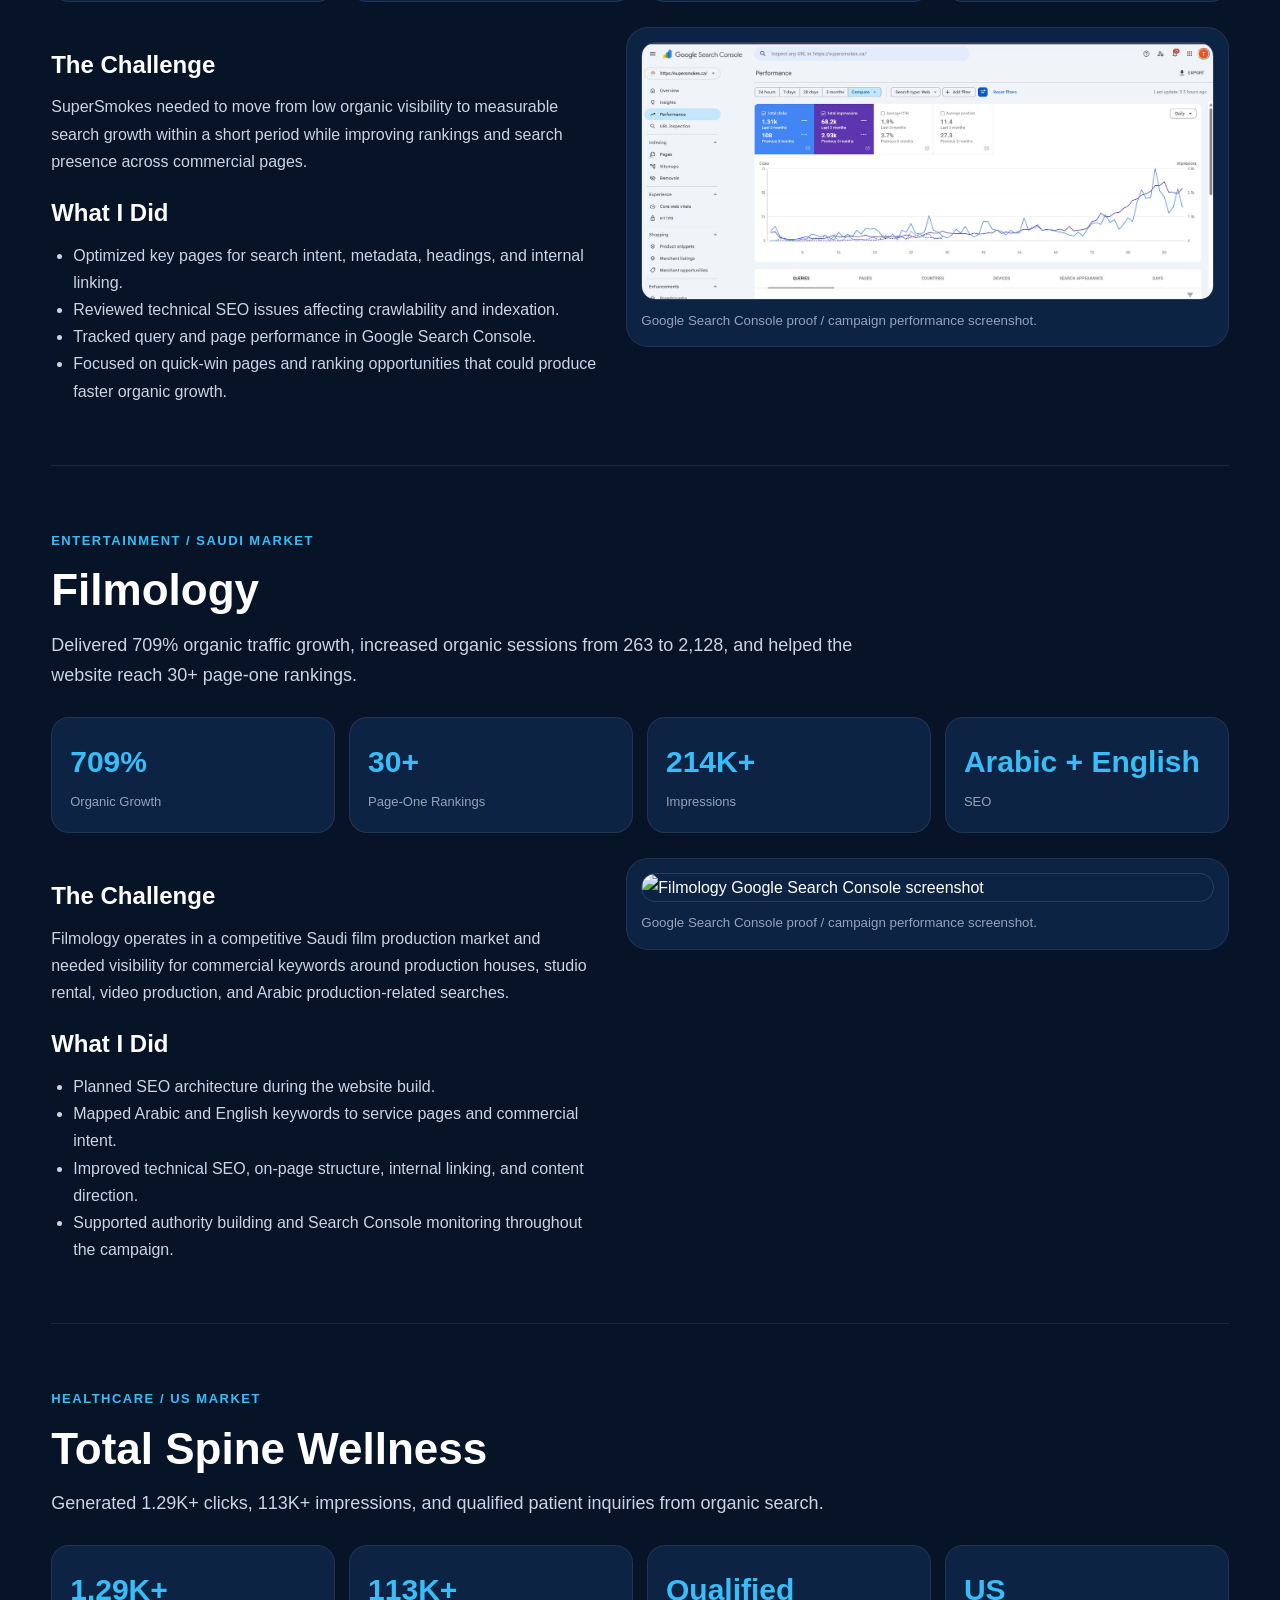
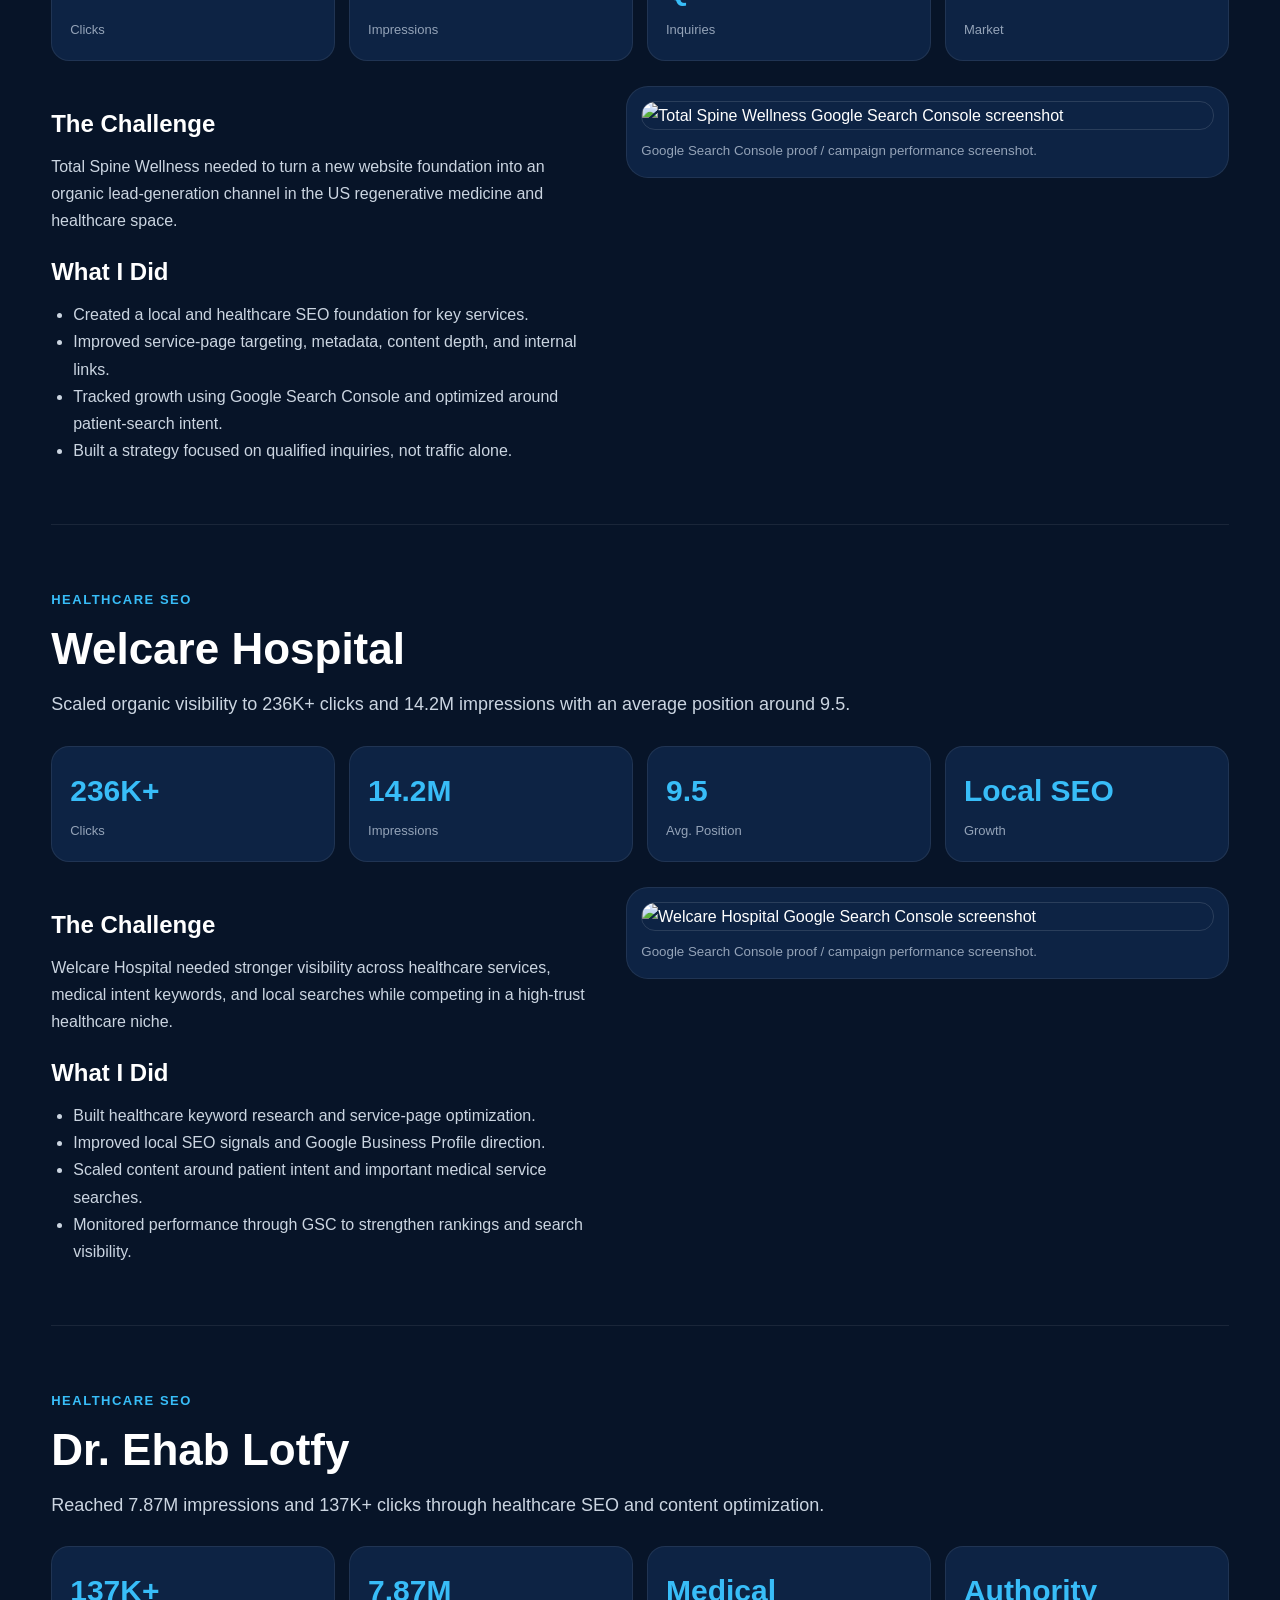
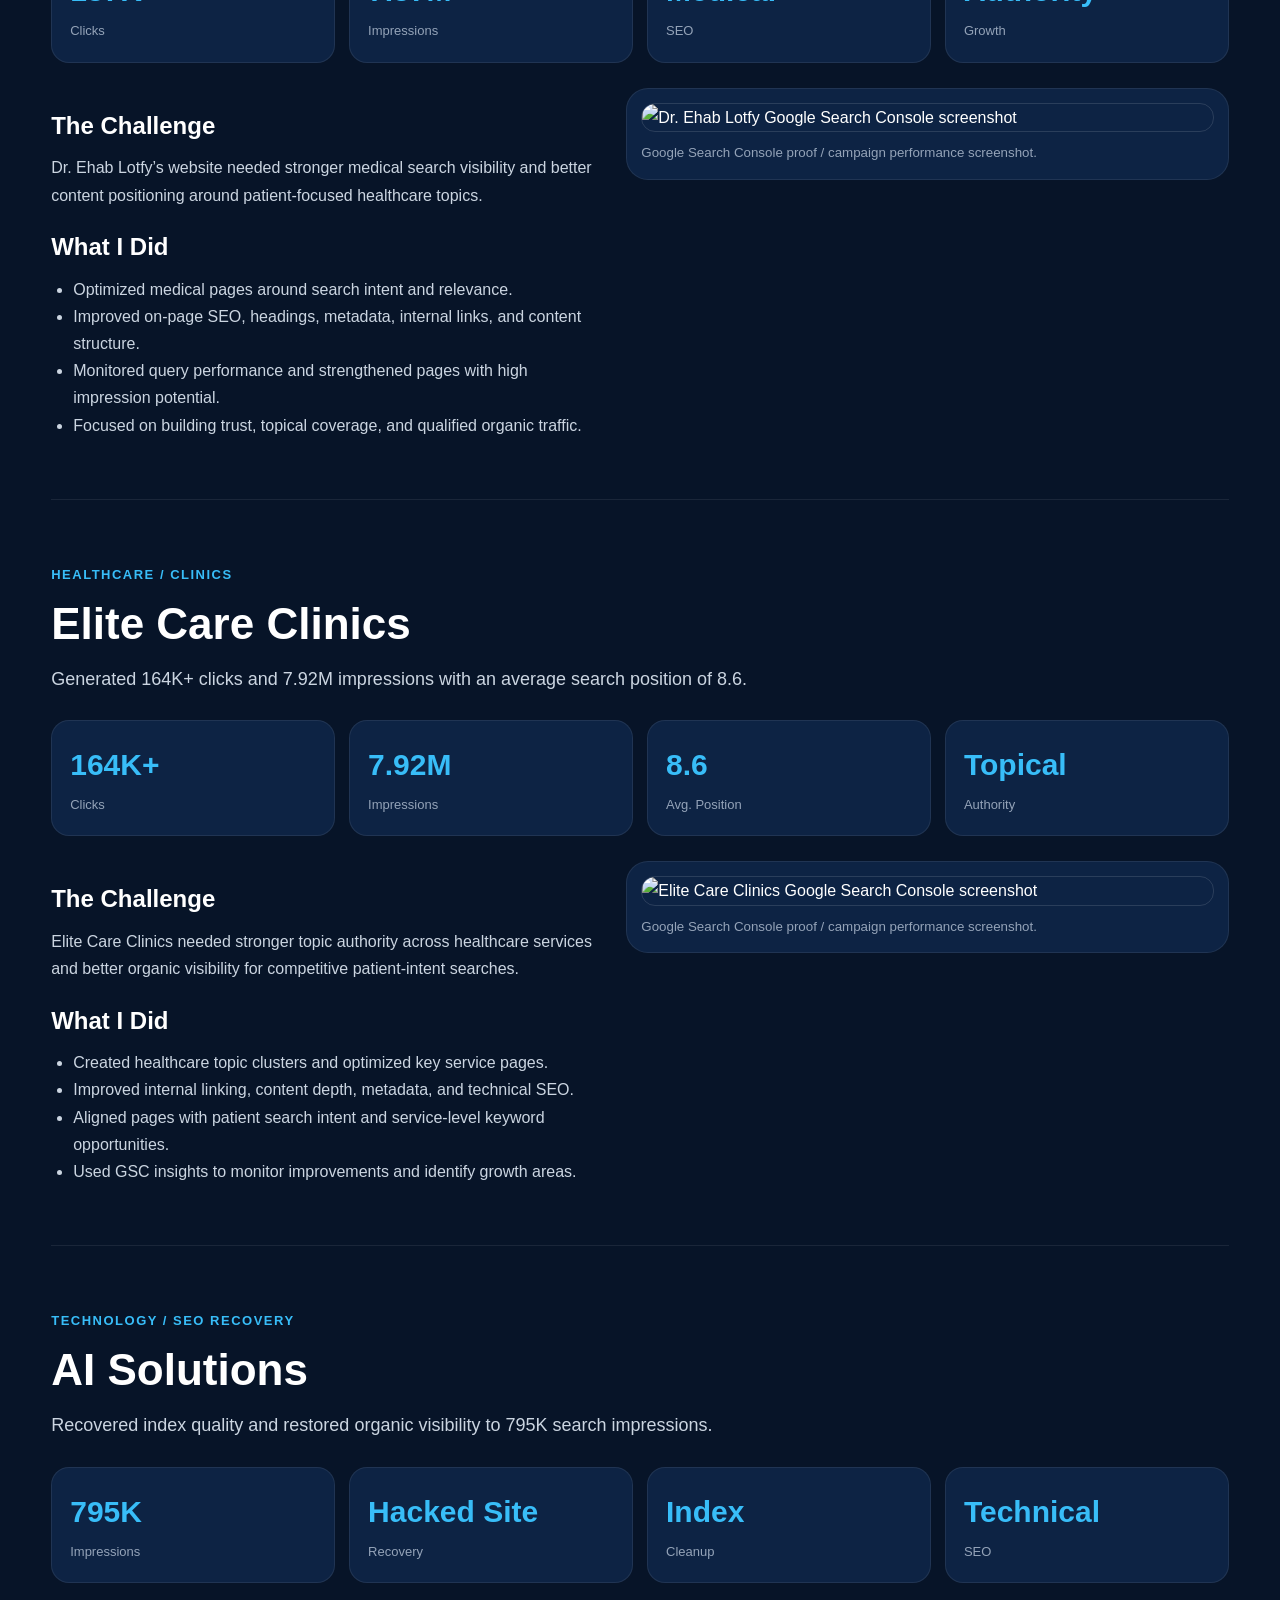
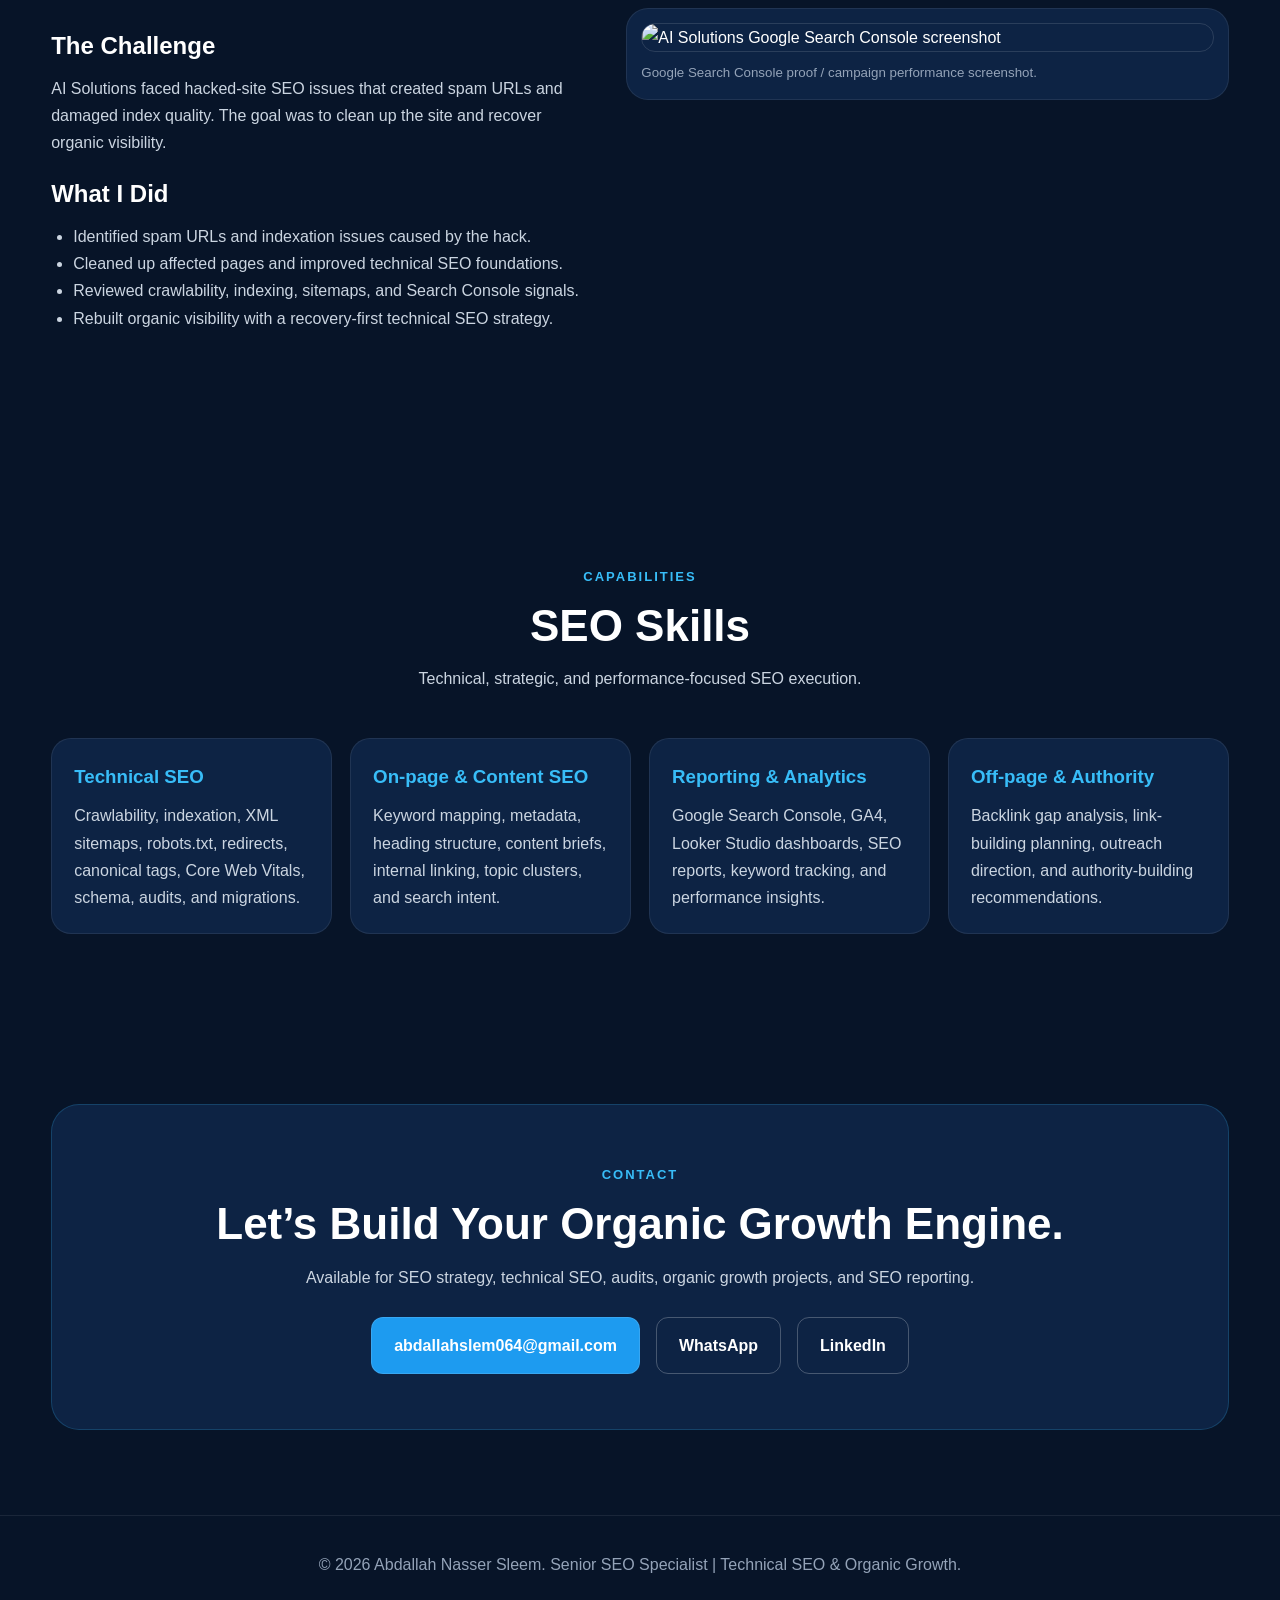
==== commit 58e75514: "Add files via upload" ====
--- a/index.html
+++ b/index.html
@@ -1,287 +1,344 @@
 <!DOCTYPE html>
 <html lang="en">
-
 <head>
-    <meta charset="UTF-8">
-    <meta name="viewport" content="width=device-width, initial-scale=1.0">
-    <title>Abdallah Nasser Sleem | Senior SEO Specialist</title>
-    <meta name="description" content="Senior SEO Specialist focused on technical SEO, organic growth, content systems, SEO strategy, and search performance across healthcare, e-commerce, industrial, technology, and service websites.">
-    <link rel="stylesheet" href="css/style.css">
+<meta charset="UTF-8">
+<meta name="viewport" content="width=device-width, initial-scale=1.0">
+<title>Abdallah Nasser Sleem | Senior SEO Specialist</title>
+<meta name="description" content="Senior SEO Specialist portfolio for Abdallah Nasser Sleem, focused on Technical SEO, Organic Growth, Search Console results, healthcare SEO, e-commerce SEO, and B2B SEO case studies.">
+<style>
+*{box-sizing:border-box;margin:0;padding:0}
+html{scroll-behavior:smooth}
+body{font-family:Inter,Arial,sans-serif;background:#071428;color:#fff;line-height:1.7}
+a{color:inherit;text-decoration:none}
+.container{width:min(1180px,92%);margin:auto}
+.header{position:sticky;top:0;z-index:50;background:rgba(7,20,40,.9);backdrop-filter:blur(12px);border-bottom:1px solid rgba(255,255,255,.08)}
+.header-inner{display:flex;align-items:center;justify-content:space-between;gap:20px;padding:18px 0}
+.brand strong{display:block;font-size:22px}.brand span{color:#93c5fd;font-size:13px}
+.nav{display:flex;gap:24px;color:#cbd5e1;font-size:14px}.nav a:hover{color:#38bdf8}
+.btn{display:inline-block;background:#1d9bf0;color:#fff;padding:14px 22px;border-radius:12px;font-weight:700;border:1px solid rgba(255,255,255,.12)}
+.btn.ghost{background:transparent;border-color:rgba(255,255,255,.24)}
+.hero{padding:90px 0;background:radial-gradient(circle at top right,rgba(29,155,240,.30),transparent 38%),linear-gradient(180deg,#071428,#06101f)}
+.hero-grid{display:grid;grid-template-columns:1.15fr .85fr;gap:55px;align-items:center}
+.pill{display:inline-flex;background:rgba(56,189,248,.14);border:1px solid rgba(56,189,248,.25);color:#7dd3fc;padding:8px 14px;border-radius:999px;font-weight:700;font-size:13px;margin-bottom:22px}
+h1{font-size:64px;line-height:1.05;letter-spacing:-2px;margin-bottom:22px}h1 span,.blue{color:#38bdf8}
+.hero p{font-size:20px;color:#cbd5e1;max-width:760px;margin-bottom:30px}
+.hero-actions{display:flex;gap:16px;flex-wrap:wrap}
+.hero-panel{background:#0d2344;border:1px solid rgba(56,189,248,.18);border-radius:28px;padding:28px;box-shadow:0 30px 80px rgba(0,0,0,.25)}
+.hero-panel h3{font-size:24px;margin-bottom:16px}.hero-panel li{margin-left:20px;color:#cbd5e1;margin-bottom:8px}
+.stats{display:grid;grid-template-columns:repeat(4,1fr);gap:18px;margin-top:50px}
+.stat{background:#0d2344;border:1px solid rgba(255,255,255,.08);border-radius:18px;padding:22px}.stat strong{display:block;color:#38bdf8;font-size:34px}.stat span{color:#94a3b8;font-size:14px}
+.section{padding:85px 0}.section-head{text-align:center;max-width:820px;margin:0 auto 45px}.section-label{color:#38bdf8;text-transform:uppercase;letter-spacing:2px;font-size:13px;font-weight:800}
+h2{font-size:44px;line-height:1.15;margin:12px 0 14px}.section-head p,.muted{color:#cbd5e1}
+.case-grid{display:grid;grid-template-columns:repeat(3,1fr);gap:22px}
+.case-card{background:#0d2344;border:1px solid rgba(255,255,255,.08);border-radius:22px;padding:24px;transition:.25s}
+.case-card:hover{transform:translateY(-4px);border-color:#38bdf8}
+.case-tag{color:#93c5fd;font-size:13px;margin-bottom:12px}.case-card h3{font-size:25px;margin-bottom:15px}
+.case-card p{color:#cbd5e1;font-size:15px;margin:16px 0}.case-card a{color:#38bdf8;font-weight:800}
+.mini-metrics{display:grid;grid-template-columns:1fr 1fr;gap:10px}.mini-metrics div{background:rgba(255,255,255,.04);border-radius:14px;padding:12px}
+.mini-metrics strong{display:block;color:#38bdf8;font-size:22px}.mini-metrics span{color:#94a3b8;font-size:12px}
+.case-detail{padding:60px 0;border-top:1px solid rgba(255,255,255,.08);scroll-margin-top:90px}
+.case-detail-header{max-width:850px;margin-bottom:26px}.case-detail-header span{color:#38bdf8;font-weight:800;text-transform:uppercase;font-size:13px;letter-spacing:1.5px}
+.case-detail-header p{color:#cbd5e1;font-size:18px}
+.metrics-row{display:grid;grid-template-columns:repeat(4,1fr);gap:14px;margin:25px 0}
+.metrics-row div{background:#0d2344;border:1px solid rgba(255,255,255,.08);border-radius:18px;padding:18px}
+.metrics-row strong{display:block;color:#38bdf8;font-size:30px}.metrics-row span{color:#94a3b8;font-size:13px}
+.case-two-col{display:grid;grid-template-columns:.95fr 1.05fr;gap:30px;align-items:start}
+.case-two-col h3{font-size:24px;margin:18px 0 8px}.case-two-col p,.case-two-col li{color:#cbd5e1}.case-two-col ul{padding-left:22px}
+.proof-box{background:#0d2344;border:1px solid rgba(255,255,255,.08);border-radius:22px;padding:14px}
+.proof-box img{width:100%;display:block;border-radius:14px;border:1px solid rgba(255,255,255,.12)}.proof-box small{display:block;color:#94a3b8;margin-top:10px}
+.skills{display:grid;grid-template-columns:repeat(4,1fr);gap:18px}.skill{background:#0d2344;border:1px solid rgba(255,255,255,.08);border-radius:20px;padding:22px}.skill h3{color:#38bdf8;margin-bottom:10px}.skill p{color:#cbd5e1}
+.contact{text-align:center;background:#0d2344;border-radius:28px;padding:55px;border:1px solid rgba(56,189,248,.2)}.contact p{color:#cbd5e1;margin-bottom:26px}
+.footer{padding:35px 0;color:#94a3b8;text-align:center;border-top:1px solid rgba(255,255,255,.08)}
+@media(max-width:950px){.hero-grid,.case-two-col{grid-template-columns:1fr}h1{font-size:44px}.stats,.metrics-row,.skills{grid-template-columns:repeat(2,1fr)}.case-grid{grid-template-columns:1fr}.nav{display:none}}
+@media(max-width:560px){.stats,.metrics-row,.skills{grid-template-columns:1fr}.header-inner{align-items:flex-start;flex-direction:column}h2{font-size:34px}}
+</style>
 </head>
-
 <body>
-
-<header class="main-header">
-    <div class="container header-inner">
-        <a href="index.html" class="brand">
-            <strong>Abdallah Nasser Sleem</strong>
-            <span>Senior SEO Specialist | Technical SEO & Organic Growth</span>
-        </a>
-
-        <nav class="main-nav">
-            <a href="#home">Home</a>
-            <a href="#about">About</a>
-            <a href="#case-studies">Case Studies</a>
-            <a href="#services">Services</a>
-            <a href="#contact">Contact</a>
-        </nav>
-
-        <a href="#contact" class="header-cta">Let’s Work Together →</a>
-    </div>
-</header>
-
-<main>
-
-<section class="new-hero" id="home">
-    <div class="container hero-layout">
-
-        <div class="hero-copy">
-            <span class="hero-pill">Senior SEO Specialist | Technical SEO & Organic Growth</span>
-
-            <h1>
-                I Help Businesses Grow Organically <span>With Technical SEO.</span>
-            </h1>
-
-            <p>
-                Data-driven SEO strategies that improve crawlability, rankings, organic traffic,
-                qualified leads, and long-term search visibility across competitive markets.
-            </p>
-
-            <div class="hero-actions">
-                <a href="#case-studies" class="btn-primary">View Case Studies →</a>
-                <a href="#contact" class="btn-secondary">Work With Me →</a>
-            </div>
-
-            <div class="hero-stats">
-                <div>
-                    <strong>5+</strong>
-                    <span>Years Experience</span>
-                </div>
-
-                <div>
-                    <strong>20+</strong>
-                    <span>Projects Completed</span>
-                </div>
-
-                <div>
-                    <strong>10+</strong>
-                    <span>Clients</span>
-                </div>
-
-                <div>
-                    <strong>30M+</strong>
-                    <span>Organic Impressions</span>
-                </div>
-            </div>
-        </div>
-
-        <div class="hero-image-wrap">
-            <img src="assets/images/abdallah-selim.jpg" alt="Abdallah Nasser Sleem" class="new-hero-image">
-        </div>
-
-    </div>
-</section>
-
-<section class="case-preview" id="case-studies">
-    <div class="container">
-
-        <div class="section-heading">
-            <span class="section-label">Featured Case Studies</span>
-            <h2>Real Results. Real Impact.</h2>
-            <p>SEO strategies that delivered measurable growth across different industries.</p>
-        </div>
-
-        <div class="portfolio-card-grid">
-
-            <article class="portfolio-card featured-card">
-                <div class="card-image placeholder banvira-card"></div>
-                <span>E-commerce / Growth</span>
+<header class="header"><div class="container header-inner"><a class="brand" href="#top"><strong>Abdallah Nasser Sleem</strong><span>Senior SEO Specialist | Technical SEO & Organic Growth</span></a><nav class="nav"><a href="#case-studies">Case Studies</a><a href="#skills">Skills</a><a href="#contact">Contact</a></nav><a class="btn ghost" href="mailto:abdallahslem064@gmail.com">Contact Me</a></div></header>
+<main id="top">
+<section class="hero"><div class="container hero-grid"><div><span class="pill">Senior SEO Specialist</span><h1>I Build Organic Growth Systems <span>Powered by Technical SEO.</span></h1><p>SEO portfolio focused on technical SEO, content systems, Search Console analysis, website recovery, and organic growth across healthcare, e-commerce, B2B industrial, technology, and service-based websites.</p><div class="hero-actions"><a class="btn" href="#case-studies">View Case Studies →</a><a class="btn ghost" href="https://www.linkedin.com/in/abdallah-sleem-b29435250" target="_blank">LinkedIn Profile</a></div></div><aside class="hero-panel"><h3>Core SEO Focus</h3><ul><li>Technical SEO audits, crawlability, indexation, CWV, canonicalization, redirects, and site migrations.</li><li>Keyword mapping, content briefs, internal linking, topical authority, and service-page optimization.</li><li>GSC, GA4, Screaming Frog, Ahrefs, SEMrush, Looker Studio, WordPress, and reporting.</li></ul></aside></div><div class="container stats"><div class="stat"><strong>5+</strong><span>Years Experience</span></div><div class="stat"><strong>20+</strong><span>SEO Projects</span></div><div class="stat"><strong>10+</strong><span>Clients</span></div><div class="stat"><strong>30M+</strong><span>Organic Impressions</span></div></div></section>
+<section class="section" id="case-studies"><div class="container"><div class="section-head"><span class="section-label">Featured Case Studies</span><h2>Real SEO Results Across Different Industries</h2><p>Each case study below is written with unique context, work completed, and measurable Google Search Console outcomes.</p></div><div class="case-grid">
+            <article class="case-card">
+                <div class="case-tag">E-commerce / Brand Growth</div>
                 <h3>Banvira</h3>
-                <div class="card-metrics">
-                    <div><strong>485K</strong><small>Impressions</small></div>
-                    <div><strong>8.32K</strong><small>Clicks</small></div>
-                </div>
-                <a href="case-studies/banvira.html">View Case Study →</a>
-            </article>
-
-            <article class="portfolio-card featured-card">
-                <div class="card-image placeholder ami-card"></div>
-                <span>Industrial Equipment</span>
+                <div class="mini-metrics"><div><strong>8.32K</strong><span>Clicks</span></div><div><strong>485K</strong><span>Impressions</span></div></div>
+                <p>Built organic visibility from zero to 8.32K clicks and 485K impressions in the first 3 months, with an average position of 6.1.</p>
+                <a href="#banvira">View Case Study →</a>
+            </article>
+
+            <article class="case-card">
+                <div class="case-tag">Industrial / B2B SEO</div>
                 <h3>AMI Instruments</h3>
-                <div class="card-metrics">
-                    <div><strong>330K</strong><small>Impressions</small></div>
-                    <div><strong>4.04K</strong><small>Clicks</small></div>
-                </div>
-                <a href="case-studies/ami-instruments.html">View Case Study →</a>
-            </article>
-
-            <article class="portfolio-card featured-card">
-                <div class="card-image placeholder supersmokes-card"></div>
-                <span>E-commerce</span>
+                <div class="mini-metrics"><div><strong>4.04K</strong><span>Clicks</span></div><div><strong>330K</strong><span>Impressions</span></div></div>
+                <p>Grew clicks from 89 to 4.04K and impressions from 4.66K to 330K in 6 months while improving average position from 10.5 to 9.8.</p>
+                <a href="#ami">View Case Study →</a>
+            </article>
+
+            <article class="case-card">
+                <div class="case-tag">E-commerce SEO</div>
                 <h3>SuperSmokes</h3>
-                <div class="card-metrics">
-                    <div><strong>68.2K</strong><small>Impressions</small></div>
-                    <div><strong>1.31K</strong><small>Clicks</small></div>
-                </div>
-                <a href="case-studies/supersmokes.html">View Case Study →</a>
-            </article>
-
-            <article class="portfolio-card">
-                <div class="card-image placeholder filmology-card"></div>
-                <span>Entertainment</span>
+                <div class="mini-metrics"><div><strong>1.31K</strong><span>Clicks</span></div><div><strong>68.2K</strong><span>Impressions</span></div></div>
+                <p>Increased clicks from 108 to 1.31K and impressions from 2.93K to 68.2K in 3 months, improving average position from 27.3 to 11.4.</p>
+                <a href="#supersmokes">View Case Study →</a>
+            </article>
+
+            <article class="case-card">
+                <div class="case-tag">Entertainment / Saudi Market</div>
                 <h3>Filmology</h3>
-                <div class="card-metrics">
-                    <div><strong>214K+</strong><small>Impressions</small></div>
-                    <div><strong>709%</strong><small>Growth</small></div>
-                </div>
-                <a href="case-studies/filmology.html">View Case Study →</a>
-            </article>
-
-            <article class="portfolio-card">
-                <div class="card-image placeholder total-card"></div>
-                <span>Healthcare</span>
+                <div class="mini-metrics"><div><strong>709%</strong><span>Organic Growth</span></div><div><strong>30+</strong><span>Page-One Rankings</span></div></div>
+                <p>Delivered 709% organic traffic growth, increased organic sessions from 263 to 2,128, and helped the website reach 30+ page-one rankings.</p>
+                <a href="#filmology">View Case Study →</a>
+            </article>
+
+            <article class="case-card">
+                <div class="case-tag">Healthcare / US Market</div>
                 <h3>Total Spine Wellness</h3>
-                <div class="card-metrics">
-                    <div><strong>113K+</strong><small>Impressions</small></div>
-                    <div><strong>1.29K+</strong><small>Clicks</small></div>
-                </div>
-                <a href="case-studies/total-spine.html">View Case Study →</a>
-            </article>
-
-            <article class="portfolio-card">
-                <div class="card-image placeholder welcare-card"></div>
-                <span>Healthcare</span>
+                <div class="mini-metrics"><div><strong>1.29K+</strong><span>Clicks</span></div><div><strong>113K+</strong><span>Impressions</span></div></div>
+                <p>Generated 1.29K+ clicks, 113K+ impressions, and qualified patient inquiries from organic search.</p>
+                <a href="#total-spine">View Case Study →</a>
+            </article>
+
+            <article class="case-card">
+                <div class="case-tag">Healthcare SEO</div>
                 <h3>Welcare Hospital</h3>
-                <div class="card-metrics">
-                    <div><strong>14.2M</strong><small>Impressions</small></div>
-                    <div><strong>236K+</strong><small>Clicks</small></div>
-                </div>
-                <a href="case-studies/welcare.html">View Case Study →</a>
-            </article>
-
-            <article class="portfolio-card">
-                <div class="card-image placeholder dr-card"></div>
-                <span>Healthcare</span>
+                <div class="mini-metrics"><div><strong>236K+</strong><span>Clicks</span></div><div><strong>14.2M</strong><span>Impressions</span></div></div>
+                <p>Scaled organic visibility to 236K+ clicks and 14.2M impressions with an average position around 9.5.</p>
+                <a href="#welcare">View Case Study →</a>
+            </article>
+
+            <article class="case-card">
+                <div class="case-tag">Healthcare SEO</div>
                 <h3>Dr. Ehab Lotfy</h3>
-                <div class="card-metrics">
-                    <div><strong>7.87M</strong><small>Impressions</small></div>
-                    <div><strong>137K+</strong><small>Clicks</small></div>
-                </div>
-                <a href="case-studies/dr-ehab.html">View Case Study →</a>
-            </article>
-
-            <article class="portfolio-card">
-                <div class="card-image placeholder elite-card"></div>
-                <span>Healthcare</span>
+                <div class="mini-metrics"><div><strong>137K+</strong><span>Clicks</span></div><div><strong>7.87M</strong><span>Impressions</span></div></div>
+                <p>Reached 7.87M impressions and 137K+ clicks through healthcare SEO and content optimization.</p>
+                <a href="#dr-ehab">View Case Study →</a>
+            </article>
+
+            <article class="case-card">
+                <div class="case-tag">Healthcare / Clinics</div>
                 <h3>Elite Care Clinics</h3>
-                <div class="card-metrics">
-                    <div><strong>7.92M</strong><small>Impressions</small></div>
-                    <div><strong>164K+</strong><small>Clicks</small></div>
-                </div>
-                <a href="case-studies/elite-care.html">View Case Study →</a>
-            </article>
-
-            <article class="portfolio-card">
-                <div class="card-image placeholder ai-card"></div>
-                <span>Technology</span>
+                <div class="mini-metrics"><div><strong>164K+</strong><span>Clicks</span></div><div><strong>7.92M</strong><span>Impressions</span></div></div>
+                <p>Generated 164K+ clicks and 7.92M impressions with an average search position of 8.6.</p>
+                <a href="#elite-care">View Case Study →</a>
+            </article>
+
+            <article class="case-card">
+                <div class="case-tag">Technology / SEO Recovery</div>
                 <h3>AI Solutions</h3>
-                <div class="card-metrics">
-                    <div><strong>795K</strong><small>Impressions</small></div>
-                    <div><strong>Recovery</strong><small>Completed</small></div>
-                </div>
-                <a href="case-studies/ai-solutions.html">View Case Study →</a>
-            </article>
-
-        </div>
-
-    </div>
-</section>
-
-<section class="section about-section" id="about">
-    <div class="container narrow">
-        <span class="section-label">About Me</span>
-        <h2>SEO built around business impact.</h2>
-        <p>
-            I’m Abdallah Nasser Sleem, a Senior SEO Specialist focused on technical SEO,
-            organic growth, content strategy, and search performance.
-        </p>
-        <p>
-            My experience spans healthcare, regenerative medicine, film production, security systems,
-            industrial equipment, construction, and e-commerce projects across Egypt, Saudi Arabia,
-            Jordan, Canada, and the United States.
-        </p>
-        <p>
-            I work across the full SEO cycle: audits, keyword mapping, technical fixes, internal linking,
-            content systems, reporting, and performance improvement using Google Search Console, GA4,
-            Screaming Frog, Ahrefs, SEMrush, Looker Studio, and WordPress.
-        </p>
-    </div>
-</section>
-
-<section class="section process-section" id="services">
-    <div class="container">
-
-        <div class="section-heading">
-            <span class="section-label">Services</span>
-            <h2>SEO Growth Capabilities</h2>
-        </div>
-
-        <div class="process-grid">
-
-            <div class="process-card">
-                <span>01</span>
-                <h3>SEO Strategy</h3>
-                <p>Keyword research, competitor analysis, search intent mapping, and SEO roadmaps.</p>
-            </div>
-
-            <div class="process-card">
-                <span>02</span>
-                <h3>Technical SEO</h3>
-                <p>Indexing, crawlability, Core Web Vitals, site health, redirects, canonicals, and GSC monitoring.</p>
-            </div>
-
-            <div class="process-card">
-                <span>03</span>
-                <h3>Content Systems</h3>
-                <p>Topic clusters, service pages, blogs, content briefs, internal linking, and topical authority.</p>
-            </div>
-
-            <div class="process-card">
-                <span>04</span>
-                <h3>Lead Growth</h3>
-                <p>Turning search visibility into qualified traffic, inquiries, and business results.</p>
-            </div>
-
-        </div>
-
-    </div>
-</section>
-
-<section class="section contact-section" id="contact">
-    <div class="container contact-box">
-
-        <span class="section-label">Contact</span>
-        <h2>Let’s build your organic growth engine.</h2>
-
-        <p>
-            Looking for SEO focused on visibility, traffic, technical performance, and leads?
-            You can reach me through email, WhatsApp, or LinkedIn.
-        </p>
-
-        <div class="contact-links">
-            <a href="mailto:abdallahslem064@gmail.com">abdallahslem064@gmail.com</a>
-            <a href="https://wa.me/201227097182" target="_blank">WhatsApp: 01227097182</a>
-            <a href="https://www.linkedin.com/in/abdallah-sleem-b29435250" target="_blank">LinkedIn Profile</a>
-        </div>
-
-    </div>
-</section>
-
-</main>
-<footer class="footer">
-    <div class="container">
-        <p>© 2026 Abdallah Nasser Sleem. Senior SEO Specialist.</p>
-    </div>
-</footer>
+                <div class="mini-metrics"><div><strong>795K</strong><span>Impressions</span></div><div><strong>Hacked Site</strong><span>Recovery</span></div></div>
+                <p>Recovered index quality and restored organic visibility to 795K search impressions.</p>
+                <a href="#ai-solutions">View Case Study →</a>
+            </article>
+</div></div></section>
+<section class="section"><div class="container">
+        <section class="case-detail" id="banvira">
+            <div class="case-detail-header">
+                <span>E-commerce / Brand Growth</span>
+                <h2>Banvira</h2>
+                <p>Built organic visibility from zero to 8.32K clicks and 485K impressions in the first 3 months, with an average position of 6.1.</p>
+            </div>
+            <div class="metrics-row">
+                <div><strong>8.32K</strong><span>Clicks</span></div><div><strong>485K</strong><span>Impressions</span></div><div><strong>6.1</strong><span>Avg. Position</span></div><div><strong>3 Months</strong><span>Timeline</span></div>
+            </div>
+            <div class="case-two-col">
+                <div>
+                    <h3>The Challenge</h3>
+                    <p>Banvira started with almost no measurable organic visibility in Google Search Console. The priority was to build a clean SEO foundation quickly, help Google understand the website, and turn early search visibility into real clicks.</p>
+                    <h3>What I Did</h3>
+                    <ul><li>Keyword targeting for high-intent commercial and brand-related searches.</li><li>Technical SEO checks for crawlability, indexation, metadata, internal linking, and page relevance.</li><li>Google Search Console monitoring to spot fast-moving opportunities and improve priority pages.</li><li>Content and on-page improvements focused on rankings, click growth, and stronger topical signals.</li></ul>
+                </div>
+                <div class="proof-box">
+                    <img src="[data-uri]" alt="Banvira Google Search Console performance proof" loading="lazy">
+                    <small>Google Search Console proof / campaign performance screenshot.</small>
+                </div>
+            </div>
+        </section>
+
+        <section class="case-detail" id="ami">
+            <div class="case-detail-header">
+                <span>Industrial / B2B SEO</span>
+                <h2>AMI Instruments</h2>
+                <p>Grew clicks from 89 to 4.04K and impressions from 4.66K to 330K in 6 months while improving average position from 10.5 to 9.8.</p>
+            </div>
+            <div class="metrics-row">
+                <div><strong>4.04K</strong><span>Clicks</span></div><div><strong>330K</strong><span>Impressions</span></div><div><strong>9.8</strong><span>Avg. Position</span></div><div><strong>6 Months</strong><span>Timeline</span></div>
+            </div>
+            <div class="case-two-col">
+                <div>
+                    <h3>The Challenge</h3>
+                    <p>AMI Instruments needed stronger organic visibility in a technical B2B market where users search for specific scientific instruments, reactors, analyzers, and technical product terms.</p>
+                    <h3>What I Did</h3>
+                    <ul><li>Built keyword targeting around technical product categories and high-intent industrial searches.</li><li>Improved site structure, internal linking, metadata, page relevance, and crawlability.</li><li>Used GSC data to prioritize pages with impression growth opportunities.</li><li>Supported technical-library and product SEO improvements to build topical authority.</li></ul>
+                </div>
+                <div class="proof-box">
+                    <img src="[data-uri]" alt="AMI Instruments Google Search Console performance proof" loading="lazy">
+                    <small>Google Search Console proof / campaign performance screenshot.</small>
+                </div>
+            </div>
+        </section>
+
+        <section class="case-detail" id="supersmokes">
+            <div class="case-detail-header">
+                <span>E-commerce SEO</span>
+                <h2>SuperSmokes</h2>
+                <p>Increased clicks from 108 to 1.31K and impressions from 2.93K to 68.2K in 3 months, improving average position from 27.3 to 11.4.</p>
+            </div>
+            <div class="metrics-row">
+                <div><strong>1.31K</strong><span>Clicks</span></div><div><strong>68.2K</strong><span>Impressions</span></div><div><strong>11.4</strong><span>Avg. Position</span></div><div><strong>3 Months</strong><span>Timeline</span></div>
+            </div>
+            <div class="case-two-col">
+                <div>
+                    <h3>The Challenge</h3>
+                    <p>SuperSmokes needed to move from low organic visibility to measurable search growth within a short period while improving rankings and search presence across commercial pages.</p>
+                    <h3>What I Did</h3>
+                    <ul><li>Optimized key pages for search intent, metadata, headings, and internal linking.</li><li>Reviewed technical SEO issues affecting crawlability and indexation.</li><li>Tracked query and page performance in Google Search Console.</li><li>Focused on quick-win pages and ranking opportunities that could produce faster organic growth.</li></ul>
+                </div>
+                <div class="proof-box">
+                    <img src="[data-uri]